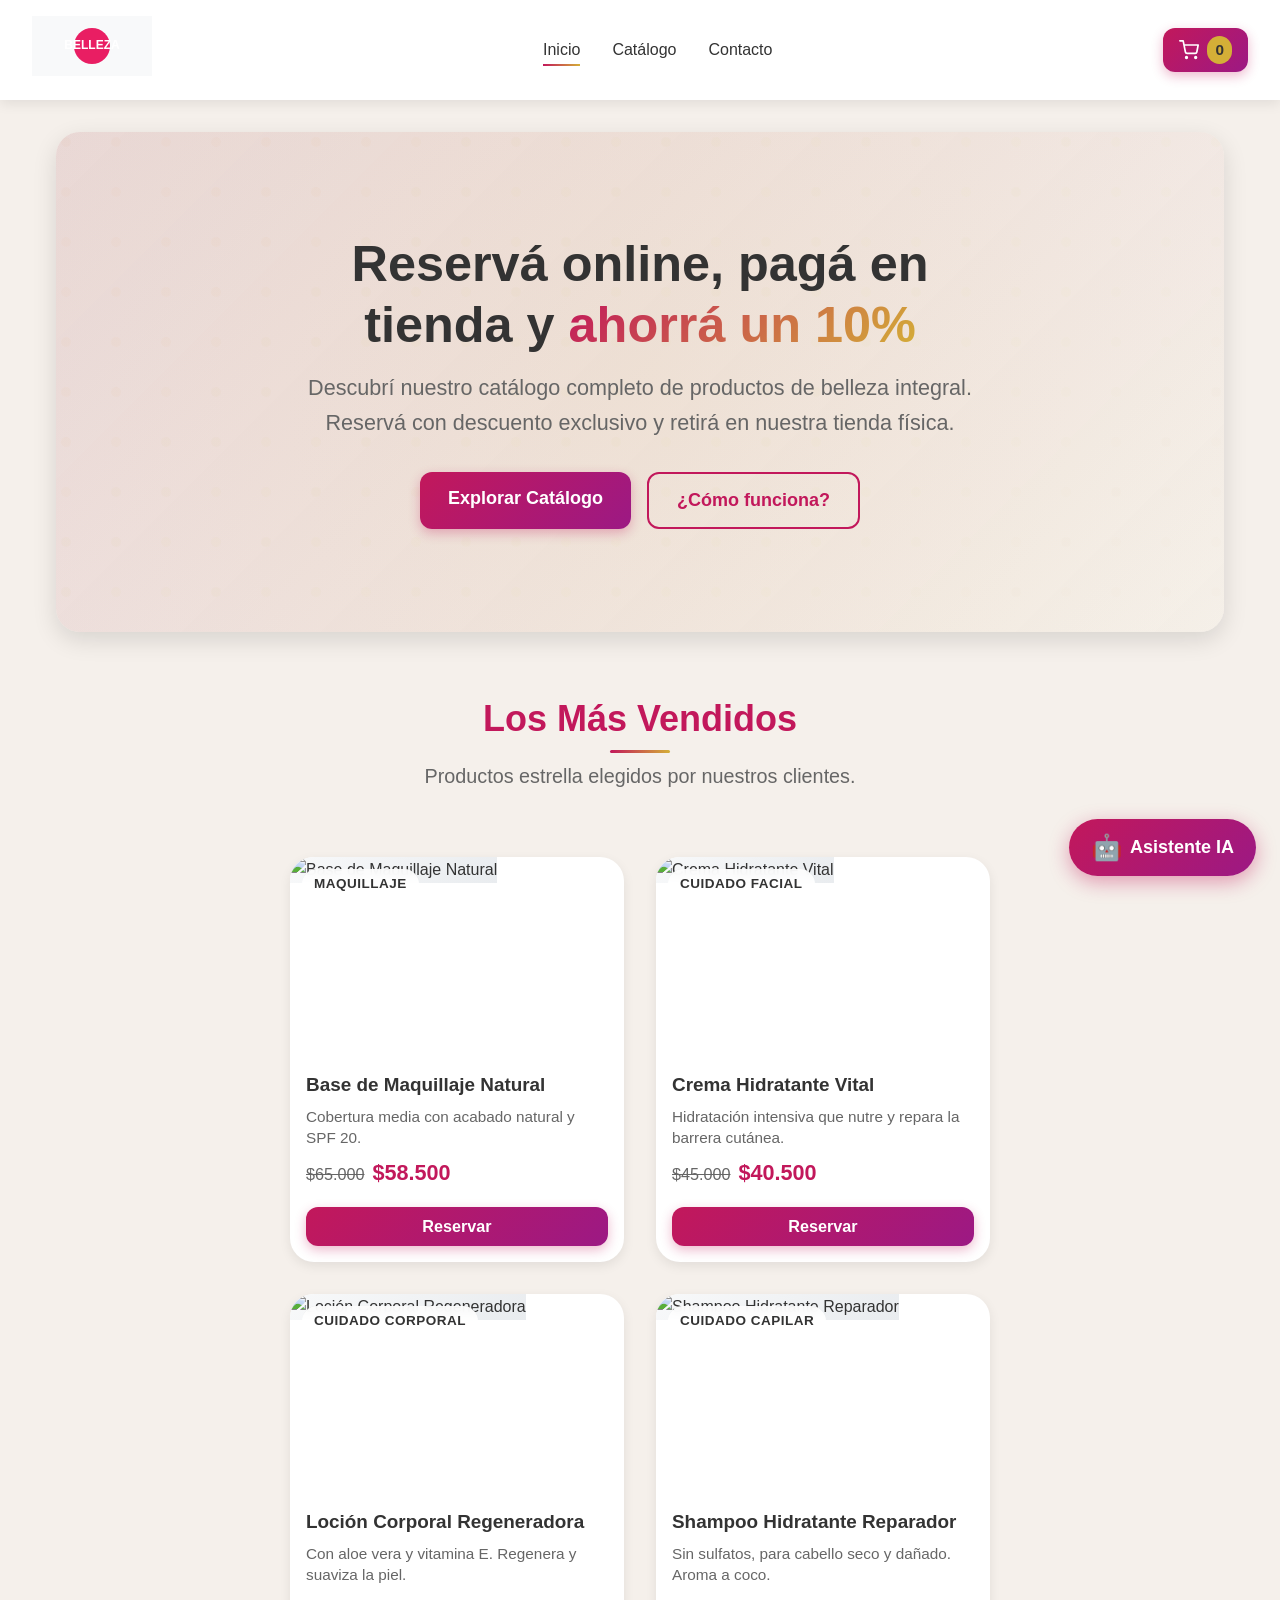
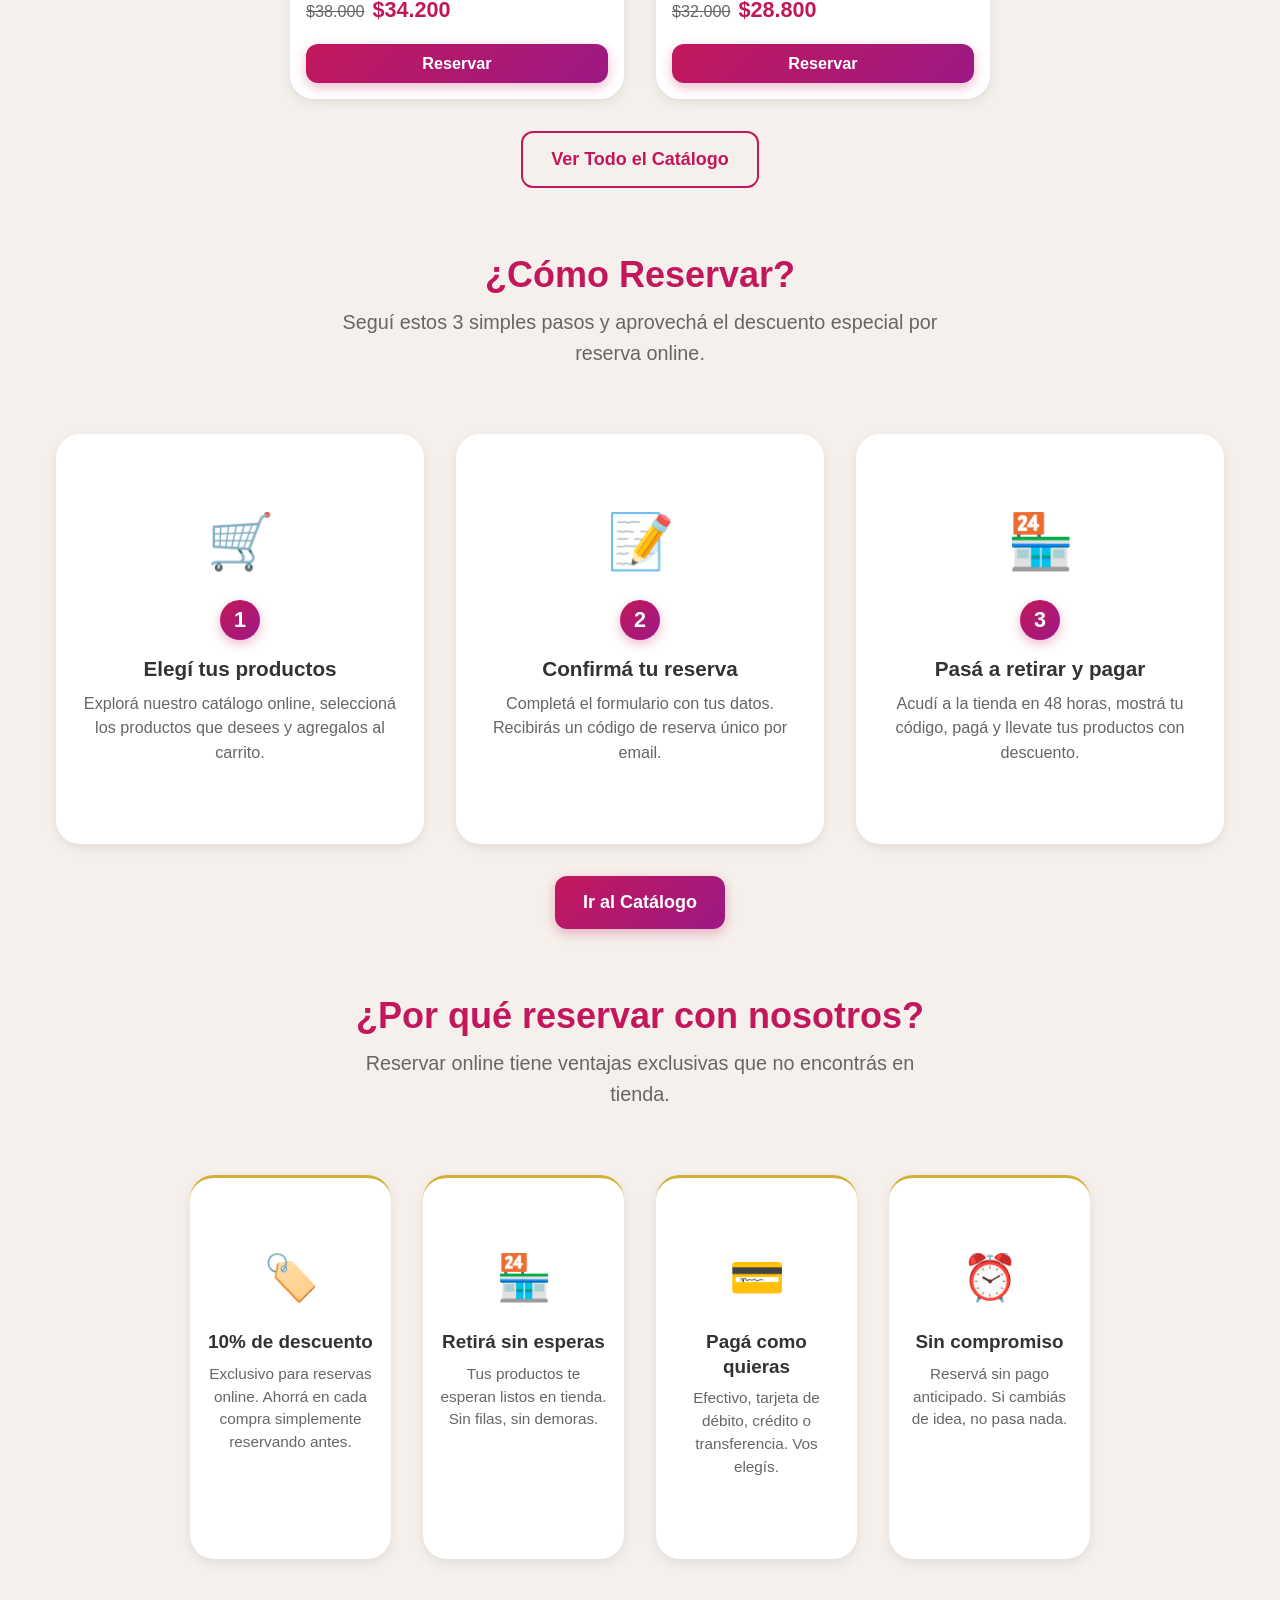
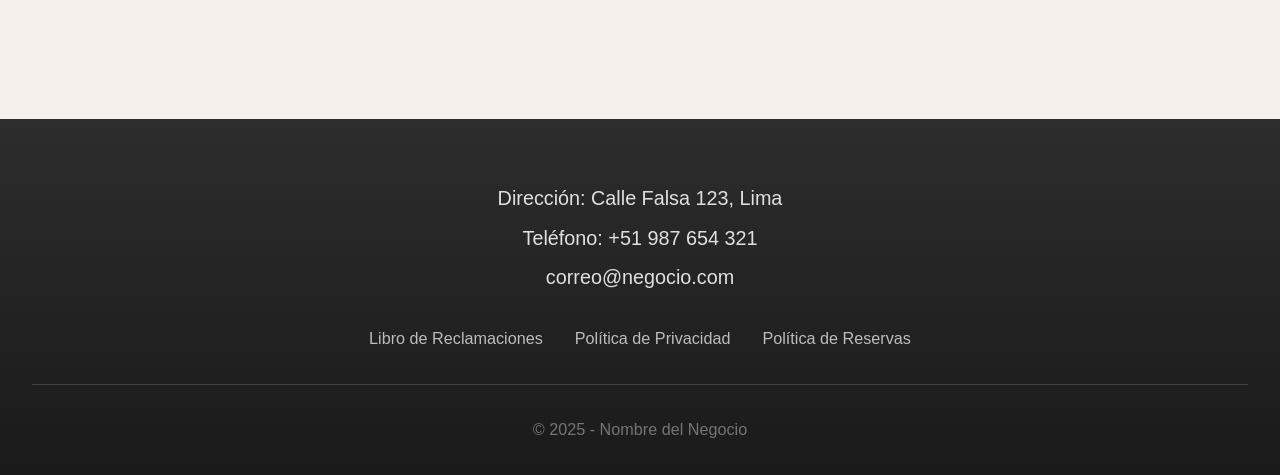
==== index.html @ 0c71d82c "feat: versión base inicial del frontend Estructura base del sitio web para tienda de belleza integra" ====
<!doctype html>
<html lang="es">
    <head>
        <meta charset="UTF-8" />
        <meta
            name="viewport"
            content="width=device-width, initial-scale=1.0, user-scalable=yes"
        />
        <title>Nombre del Negocio - Belleza Integral</title>
        <link rel="stylesheet" href="css/estilos-principales.css" />
        <link rel="stylesheet" href="css/estilos-index.css" />
        <link rel="stylesheet" href="css/estilos-responsive.css" />
    </head>
    <body>
        <!-- Cabecera común (Sticky) -->
        <header class="cabecera">
            <div class="logo">
                <img src="imagenes/iconos/logo.svg" alt="Logo del negocio" />
            </div>
            <nav class="menu-principal">
                <ul>
                    <li><a href="index.html" class="activo">Inicio</a></li>
                    <li><a href="catalogo.html">Catálogo</a></li>
                    <li><a href="contacto.html">Contacto</a></li>
                </ul>
            </nav>
            <div class="carrito-icono" id="carrito-icono">
                <a href="carrito.html">
                    <svg
                        xmlns="http://www.w3.org/2000/svg"
                        width="24"
                        height="24"
                        viewBox="0 0 24 24"
                        fill="none"
                        stroke="currentColor"
                        stroke-width="2"
                        stroke-linecap="round"
                        stroke-linejoin="round"
                    >
                        <circle cx="9" cy="21" r="1"></circle>
                        <circle cx="20" cy="21" r="1"></circle>
                        <path
                            d="M1 1h4l2.68 13.39a2 2 0 0 0 2 1.61h9.72a2 2 0 0 0 2-1.61L23 6H6"
                        ></path>
                    </svg>
                    <span class="contador-reservas">0</span>
                </a>
            </div>
        </header>

        <!-- Contenido principal -->
        <main class="contenedor-principal">
            <!-- 1. HERO SECTION (Bienvenida) -->
            <section class="hero-section" id="inicio">
                <div class="hero-contenido">
                    <h1>
                        Reservá online, pagá en tienda y
                        <span class="texto-destacado">ahorrá un 10%</span>
                    </h1>
                    <p>
                        Descubrí nuestro catálogo completo de productos de
                        belleza integral. Reservá con descuento exclusivo y
                        retirá en nuestra tienda física.
                    </p>
                    <div class="hero-botones">
                        <a href="catalogo.html" class="boton-reservar"
                            >Explorar Catálogo</a
                        >
                        <a href="#como-reservar" class="boton-secundario"
                            >¿Cómo funciona?</a
                        >
                    </div>
                </div>
            </section>

            <!-- 2. PRODUCTOS MÁS VENDIDOS (Grid 4 productos) -->
            <section class="productos-destacados" id="mas-vendidos">
                <h2>Los Más Vendidos</h2>
                <p class="intro-seccion">
                    Productos estrella elegidos por nuestros clientes.
                </p>

                <div class="grid-productos-destacados">
                    <!-- Producto 1: Maquillaje -->
                    <article class="tarjeta-producto-destacado">
                        <div class="imagen-contenedor">
                            <img
                                src="imagenes/productos/producto-ejemplo-2.jpg"
                                alt="Base de Maquillaje Natural"
                                loading="lazy"
                            />
                            <span class="badge-categoria">Maquillaje</span>
                        </div>
                        <div class="info-producto">
                            <h3>Base de Maquillaje Natural</h3>
                            <p class="descripcion">
                                Cobertura media con acabado natural y SPF 20.
                            </p>
                            <div class="precios">
                                <span class="precio-normal">$65.000</span>
                                <span class="precio-descuento">$58.500</span>
                            </div>
                            <button
                                class="boton-reservar"
                                data-id-producto="2"
                            >
                                Reservar
                            </button>
                        </div>
                    </article>

                    <!-- Producto 2: Cuidado Facial -->
                    <article class="tarjeta-producto-destacado">
                        <div class="imagen-contenedor">
                            <img
                                src="imagenes/productos/producto-ejemplo-1.jpg"
                                alt="Crema Hidratante Vital"
                                loading="lazy"
                            />
                            <span class="badge-categoria">Cuidado Facial</span>
                        </div>
                        <div class="info-producto">
                            <h3>Crema Hidratante Vital</h3>
                            <p class="descripcion">
                                Hidratación intensiva que nutre y repara la
                                barrera cutánea.
                            </p>
                            <div class="precios">
                                <span class="precio-normal">$45.000</span>
                                <span class="precio-descuento">$40.500</span>
                            </div>
                            <button
                                class="boton-reservar"
                                data-id-producto="1"
                            >
                                Reservar
                            </button>
                        </div>
                    </article>

                    <!-- Producto 3: Cuidado Corporal -->
                    <article class="tarjeta-producto-destacado">
                        <div class="imagen-contenedor">
                            <img
                                src="imagenes/productos/producto-ejemplo-3.jpg"
                                alt="Loción Corporal Regeneradora"
                                loading="lazy"
                            />
                            <span class="badge-categoria"
                                >Cuidado Corporal</span
                            >
                        </div>
                        <div class="info-producto">
                            <h3>Loción Corporal Regeneradora</h3>
                            <p class="descripcion">
                                Con aloe vera y vitamina E. Regenera y suaviza
                                la piel.
                            </p>
                            <div class="precios">
                                <span class="precio-normal">$38.000</span>
                                <span class="precio-descuento">$34.200</span>
                            </div>
                            <button
                                class="boton-reservar"
                                data-id-producto="3"
                            >
                                Reservar
                            </button>
                        </div>
                    </article>

                    <!-- Producto 4: Cuidado Capilar -->
                    <article class="tarjeta-producto-destacado">
                        <div class="imagen-contenedor">
                            <img
                                src="imagenes/productos/producto-ejemplo-4.jpg"
                                alt="Shampoo Hidratante Reparador"
                                loading="lazy"
                            />
                            <span class="badge-categoria">Cuidado Capilar</span>
                        </div>
                        <div class="info-producto">
                            <h3>Shampoo Hidratante Reparador</h3>
                            <p class="descripcion">
                                Sin sulfatos, para cabello seco y dañado. Aroma
                                a coco.
                            </p>
                            <div class="precios">
                                <span class="precio-normal">$32.000</span>
                                <span class="precio-descuento">$28.800</span>
                            </div>
                            <button
                                class="boton-reservar"
                                data-id-producto="4"
                            >
                                Reservar
                            </button>
                        </div>
                    </article>
                </div>

                <div class="ver-todo-catalogo">
                    <a href="catalogo.html" class="boton-ver-catalogo"
                        >Ver Todo el Catálogo</a
                    >
                </div>
            </section>

            <!-- 3. CÓMO RESERVAR (Pasos Visuales) -->
            <section class="como-reservar" id="como-reservar">
                <h2>¿Cómo Reservar?</h2>
                <p class="intro-seccion">
                    Seguí estos 3 simples pasos y aprovechá el descuento
                    especial por reserva online.
                </p>

                <div class="pasos-container">
                    <!-- Paso 1 -->
                    <div class="paso">
                        <div class="paso-icono">🛒</div>
                        <div class="paso-numero">1</div>
                        <h3>Elegí tus productos</h3>
                        <p>
                            Explorá nuestro catálogo online, seleccioná los
                            productos que desees y agregalos al carrito.
                        </p>
                    </div>

                    <!-- Paso 2 -->
                    <div class="paso">
                        <div class="paso-icono">📝</div>
                        <div class="paso-numero">2</div>
                        <h3>Confirmá tu reserva</h3>
                        <p>
                            Completá el formulario con tus datos. Recibirás un
                            código de reserva único por email.
                        </p>
                    </div>

                    <!-- Paso 3 -->
                    <div class="paso">
                        <div class="paso-icono">🏪</div>
                        <div class="paso-numero">3</div>
                        <h3>Pasá a retirar y pagar</h3>
                        <p>
                            Acudí a la tienda en 48 horas, mostrá tu código,
                            pagá y llevate tus productos con descuento.
                        </p>
                    </div>
                </div>

                <div class="cta-reserva">
                    <a href="catalogo.html" class="boton-reservar"
                        >Ir al Catálogo</a
                    >
                </div>
            </section>

            <!-- 4. ¿POR QUÉ RESERVAR? (Beneficios) -->
            <section class="por-que-reservar" id="beneficios">
                <h2>¿Por qué reservar con nosotros?</h2>
                <p class="intro-seccion">
                    Reservar online tiene ventajas exclusivas que no encontrás en
                    tienda.
                </p>

                <div class="grid-beneficios">
                    <!-- Beneficio 1 -->
                    <div class="beneficio">
                        <div class="beneficio-icono">🏷️</div>
                        <h3>10% de descuento</h3>
                        <p>
                            Exclusivo para reservas online. Ahorrá en cada
                            compra simplemente reservando antes.
                        </p>
                    </div>

                    <!-- Beneficio 2 -->
                    <div class="beneficio">
                        <div class="beneficio-icono">🏪</div>
                        <h3>Retirá sin esperas</h3>
                        <p>
                            Tus productos te esperan listos en tienda. Sin
                            filas, sin demoras.
                        </p>
                    </div>

                    <!-- Beneficio 3 -->
                    <div class="beneficio">
                        <div class="beneficio-icono">💳</div>
                        <h3>Pagá como quieras</h3>
                        <p>
                            Efectivo, tarjeta de débito, crédito o
                            transferencia. Vos elegís.
                        </p>
                    </div>

                    <!-- Beneficio 4 -->
                    <div class="beneficio">
                        <div class="beneficio-icono">⏰</div>
                        <h3>Sin compromiso</h3>
                        <p>
                            Reservá sin pago anticipado. Si cambiás de idea,
                            no pasa nada.
                        </p>
                    </div>
                </div>
            </section>
        </main>

        <!-- Pie de página -->
        <footer class="pie-pagina">
            <div class="info-contacto">
                <p>Dirección: Calle Falsa 123, Lima</p>
                <p>Teléfono: +51 987 654 321</p>
                <p>correo@negocio.com</p>
            </div>
            <div class="enlaces-legales">
                <a href="libro-reclamaciones.html">Libro de Reclamaciones</a>
                <a href="politica-privacidad.html">Política de Privacidad</a>
                <a href="politica-reservas.html">Política de Reservas</a>
            </div>
            <div class="copyright">&copy; 2025 - Nombre del Negocio</div>
        </footer>

        <!-- Botón Flotante Asistente IA -->
        <button
            class="boton-flotante-ia"
            id="abrir-chat"
            aria-label="Abrir Asistente Virtual"
        >
            <span class="icono-ia">🤖</span>
            <span class="texto-ia">Asistente IA</span>
        </button>

        <script src="js/scripts-globales.js" defer></script>
    </body>
</html>
---- css/estilos-principales.css ----
/* ============================================
   ESTILOS PRINCIPALES - Belleza Integral
   ============================================ */

/* --- Variables CSS para temas coherentes --- */
:root {
    /* Paleta de colores */
    --color-primario: #E8D5D5;      /* Rosa empolvado suave */
    --color-secundario: #C2185B;    /* Rosa berry oscuro */
    --color-acento: #D4AF37;        /* Dorado champagne */
    --color-fondo: #F5F0EB;         /* Crema nude */
    --color-texto: #333333;         /* Grafito oscuro */
    --color-texto-claro: #666666;  /* Gris medio */
    --color-blanco: #FFFFFF;
    --color-error: #D32F2F;
    --color-exito: #388E3C;
    
    /* Colores oscuros para footer */
    --color-oscuro: #2D2D2D;
    --color-oscuro-profundo: #1A1A1A;
    --color-texto-oscuro: #E0E0E0;
    --color-texto-apagado: #BDBDBD;
    --color-borde-oscuro: #424242;
    
    /* Espaciado */
    --espaciado-chico: 8px;
    --espaciado-medio: 16px;
    --espaciado-grande: 32px;
    --espaciado-xl: 64px;
    
    /* Bordes y sombras */
    --radio-borde: 12px;
    --radio-borde-lg: 24px;
    --sombra-suave: 0 4px 12px rgba(0, 0, 0, 0.08);
    --sombra-media: 0 8px 24px rgba(0, 0, 0, 0.12);
    --sombra-fuerte: 0 12px 40px rgba(0, 0, 0, 0.18);
    
    /* Transiciones */
    --transicion-rapida: 0.2s ease;
    --transicion-media: 0.3s ease;
    --transicion-lenta: 0.5s ease;
}

/* --- Reset y Base --- */
*, *::before, *::after {
    box-sizing: border-box;
    margin: 0;
    padding: 0;
}

html {
    scroll-behavior: smooth;
}

body {
    font-family: 'Segoe UI', Roboto, Helvetica, Arial, sans-serif;
    font-size: 16px;
    line-height: 1.6;
    color: var(--color-texto);
    background-color: var(--color-fondo);
    overflow-x: hidden;
}

/* --- Tipografía --- */
h1, h2, h3, h4, h5, h6 {
    font-weight: 600;
    line-height: 1.3;
    color: var(--color-texto);
}

h1 {
    font-size: 2.5rem;
    margin-bottom: var(--espaciado-grande);
    text-align: center;
}

h2 {
    font-size: 2rem;
    font-weight: 600;
    line-height: 1.3;
    color: var(--color-secundario);
    margin-bottom: var(--espaciado-chico);
    text-align: center;
}

h3 {
    font-size: 1.5rem;
    margin-bottom: var(--espaciado-chico);
}

p {
    margin-bottom: var(--espaciado-medio);
}

a {
    color: var(--color-secundario);
    text-decoration: none;
    transition: color var(--transicion-rapida);
}

a:hover {
    color: var(--color-acento);
}

/* --- Header / Cabecera --- */
.cabecera {
    background-color: var(--color-blanco);
    box-shadow: var(--sombra-suave);
    position: sticky;
    top: 0;
    z-index: 1000;
    padding: var(--espaciado-medio) var(--espaciado-grande);
    display: flex;
    justify-content: space-between;
    align-items: center;
    transition: all var(--transicion-media);
}

.logo img {
    height: 60px;
    width: auto;
    transition: transform var(--transicion-media);
}

.logo img:hover {
    transform: scale(1.05);
}

/* Menú de navegación */
.menu-principal ul {
    list-style: none;
    display: flex;
    gap: var(--espaciado-grande);
}

.menu-principal a {
    color: var(--color-texto);
    font-weight: 500;
    position: relative;
    padding: var(--espaciado-chico) 0;
}

.menu-principal a::after {
    content: '';
    position: absolute;
    bottom: 0;
    left: 0;
    width: 0;
    height: 2px;
    background: linear-gradient(90deg, var(--color-secundario), var(--color-acento));
    transition: width var(--transicion-media);
}

.menu-principal a:hover::after,
.menu-principal a.activo::after {
    width: 100%;
}

.menu-principal a:hover {
    color: var(--color-secundario);
}

/* Icono del carrito */
.carrito-icono {
    position: relative;
}

.carrito-icono a {
    display: flex;
    align-items: center;
    gap: var(--espaciado-chico);
    padding: var(--espaciado-chico) var(--espaciado-medio);
    background: linear-gradient(135deg, var(--color-secundario), #9C1984);
    color: var(--color-blanco);
    border-radius: var(--radio-borde);
    font-weight: 600;
    transition: all var(--transicion-media);
    box-shadow: 0 4px 12px rgba(194, 24, 91, 0.3);
}

.carrito-icono a svg {
    width: 20px;
    height: 20px;
}

.carrito-icono a:hover {
    transform: translateY(-2px);
    box-shadow: 0 8px 20px rgba(194, 24, 91, 0.4);
    color: var(--color-blanco);
}

.contador-reservas {
    background-color: var(--color-acento);
    color: var(--color-texto);
    font-size: 0.85rem;
    font-weight: 700;
    padding: 2px 8px;
    border-radius: 20px;
    min-width: 24px;
    text-align: center;
}

/* --- Main / Contenido Principal --- */
.contenedor-principal {
    max-width: 1200px;
    margin: 0 auto;
    padding: var(--espaciado-grande) var(--espaciado-medio);
    min-height: 60vh;
}

/* --- Footer / Pie de página --- */
.pie-pagina {
    background: linear-gradient(180deg, var(--color-oscuro) 0%, var(--color-oscuro-profundo) 100%);
    color: var(--color-texto-oscuro);
    padding: var(--espaciado-xl) var(--espaciado-grande) var(--espaciado-grande);
    margin-top: var(--espaciado-xl);
}

.pie-pagina .info-contacto {
    text-align: center;
    margin-bottom: var(--espaciado-grande);
}

.pie-pagina .info-contacto p {
    margin-bottom: var(--espaciado-chico);
    font-size: 1.1rem;
}

.pie-pagina .enlaces-legales {
    display: flex;
    justify-content: center;
    gap: var(--espaciado-grande);
    margin-bottom: var(--espaciado-grande);
    flex-wrap: wrap;
}

.pie-pagina .enlaces-legales a {
    color: var(--color-texto-apagado);
    font-size: 0.9rem;
    transition: color var(--transicion-rapida);
}

.pie-pagina .enlaces-legales a:hover {
    color: var(--color-acento);
}

.pie-pagina .copyright {
    text-align: center;
    font-size: 0.9rem;
    color: #757575;
    border-top: 1px solid var(--color-borde-oscuro);
    padding-top: var(--espaciado-grande);
}

/* --- Botones Generales --- */
.boton-reservar,
.boton-solicitar-cita,
.boton-enviar,
.boton-confirmar-reserva {
    display: inline-block;
    background: linear-gradient(135deg, var(--color-secundario), #9C1984);
    color: var(--color-blanco);
    padding: 12px 28px;
    border: none;
    border-radius: var(--radio-borde);
    font-size: 1rem;
    font-weight: 600;
    cursor: pointer;
    transition: all var(--transicion-media);
    box-shadow: 0 4px 12px rgba(194, 24, 91, 0.3);
    text-align: center;
    text-decoration: none;
}

.boton-reservar:hover,
.boton-solicitar-cita:hover,
.boton-enviar:hover,
.boton-confirmar-reserva:hover {
    transform: translateY(-3px);
    box-shadow: 0 8px 24px rgba(194, 24, 91, 0.5);
    color: var(--color-blanco);
}

.boton-reservar:active,
.boton-solicitar-cita:active,
.boton-enviar:active,
.boton-confirmar-reserva:active {
    transform: translateY(-1px);
    box-shadow: 0 4px 12px rgba(194, 24, 91, 0.4);
}

/* Botón secundario */
.boton-ver-catalogo,
.boton-contacto {
    display: inline-block;
    background-color: transparent;
    color: var(--color-secundario);
    padding: 12px 28px;
    border: 2px solid var(--color-secundario);
    border-radius: var(--radio-borde);
    font-size: 1rem;
    font-weight: 600;
    cursor: pointer;
    transition: all var(--transicion-media);
}

.boton-ver-catalogo:hover,
.boton-contacto:hover {
    background-color: var(--color-secundario);
    color: var(--color-blanco);
    transform: translateY(-3px);
    box-shadow: var(--sombra-media);
}

/* --- Intro texto general --- */
.intro-servicios,
.intro-reservar,
.intro-contacto {
    text-align: center;
    font-size: 1.2rem;
    color: var(--color-texto-claro);
    max-width: 700px;
    margin: 0 auto var(--espaciado-xl);
}

/* --- Hero Banner (Inicio) --- */
.hero-banner {
    background: linear-gradient(135deg, rgba(232, 213, 213, 0.9) 0%, rgba(245, 240, 235, 0.95) 100%),
                url('data:image/svg+xml,<svg xmlns="http://www.w3.org/2000/svg" viewBox="0 0 100 100"><defs><pattern id="dots" x="0" y="0" width="10" height="10" patternUnits="userSpaceOnUse"><circle cx="2" cy="2" r="1" fill="%23D4AF37" opacity="0.3"/></pattern></defs><rect width="100" height="100" fill="url(%23dots)"/></svg>');
    padding: var(--espaciado-xl) var(--espaciado-grande);
    border-radius: var(--radio-borde-lg);
    text-align: center;
    margin-bottom: var(--espaciado-xl);
    box-shadow: var(--sombra-media);
    position: relative;
    overflow: hidden;
    animation: fadeInUp 0.8s ease-out;
}

.hero-banner::before {
    content: '';
    position: absolute;
    top: -50%;
    left: -50%;
    width: 200%;
    height: 200%;
    background: radial-gradient(circle, rgba(212, 175, 55, 0.1) 0%, transparent 60%);
    animation: shimmer 3s infinite linear;
}

.hero-banner h1 {
    font-size: 3rem;
    background: linear-gradient(135deg, var(--color-secundario), var(--color-acento));
    -webkit-background-clip: text;
    -webkit-text-fill-color: transparent;
    background-clip: text;
    margin-bottom: var(--espaciado-medio);
}

.hero-banner p {
    font-size: 1.3rem;
    color: var(--color-texto-claro);
    margin-bottom: var(--espaciado-grande);
}

/* --- Secciones Generales --- */
.productos-destacados {
    margin-bottom: var(--espaciado-xl);
}

.productos-destacados h2::after {
    content: '';
    display: block;
    width: 60px;
    height: 3px;
    background: linear-gradient(90deg, var(--color-secundario), var(--color-acento));
    margin: var(--espaciado-chico) auto 0;
    border-radius: 2px;
}

/* --- Grid de productos (genérico) --- */
.grid-productos {
    display: grid;
    grid-template-columns: repeat(auto-fill, minmax(280px, 1fr));
    gap: var(--espaciado-grande);
}
@keyframes fadeInUp {
    from {
        opacity: 0;
        transform: translateY(30px);
    }
    to {
        opacity: 1;
        transform: translateY(0);
    }
}

@keyframes shimmer {
    from {
        transform: translate(-50%, -50%) rotate(0deg);
    }
    to {
        transform: translate(-50%, -50%) rotate(360deg);
    }
}

/* Efecto de aparición suave para elementos */
.fade-in {
    opacity: 0;
    transform: translateY(20px);
    animation: fadeInUp 0.6s ease-out forwards;
}

.delay-1 { animation-delay: 0.1s; }
.delay-2 { animation-delay: 0.2s; }
.delay-3 { animation-delay: 0.3s; }
.delay-4 { animation-delay: 0.4s; }

/* --- Responsive --- */
@media (max-width: 768px) {
    .cabecera {
        flex-direction: column;
        gap: var(--espaciado-medio);
        padding: var(--espaciado-medio);
    }

    .menu-principal ul {
        flex-wrap: wrap;
        justify-content: center;
        gap: var(--espaciado-medio);
    }

    h1 {
        font-size: 2rem;
    }

    h2 {
        font-size: 1.5rem;
    }

    .hero-banner h1 {
        font-size: 2rem;
    }
}
---- css/estilos-index.css ----
/* ============================================
   ESTILOS INDEX - Hero, Grid, Pasos, Beneficios
   ============================================ */

/* --- Hero Section --- */
.hero-section {
    position: relative;
    min-height: 500px;
    display: flex;
    align-items: center;
    justify-content: center;
    text-align: center;
    padding: var(--espaciado-xl) var(--espaciado-grande);
    margin-bottom: var(--espaciado-xl);
    border-radius: var(--radio-borde-lg);
    overflow: hidden;
    background: linear-gradient(
            135deg,
            rgba(232, 213, 213, 0.9) 0%,
            rgba(245, 240, 235, 0.95) 100%
        ),
        url('data:image/svg+xml,<svg xmlns="http://www.w3.org/2000/svg" viewBox="0 0 100 100"><defs><pattern id="dots" x="0" y="0" width="10" height="10" patternUnits="userSpaceOnUse"><circle cx="2" cy="2" r="1" fill="%23D4AF37" opacity="0.3"/></pattern></defs><rect width="100" height="100" fill="url(%23dots)"/></svg>');
    box-shadow: var(--sombra-media);
}

.hero-section::before {
    content: '';
    position: absolute;
    top: -50%;
    left: -50%;
    width: 200%;
    height: 200%;
    background: radial-gradient(
        circle,
        rgba(212, 175, 55, 0.08) 0%,
        transparent 60%
    );
    animation: shimmer 8s infinite linear;
    pointer-events: none;
}

.hero-contenido {
    position: relative;
    z-index: 2;
    max-width: 700px;
    animation: fadeInUp 0.8s ease-out;
}

.hero-contenido h1 {
    font-size: 2.8rem;
    line-height: 1.2;
    margin-bottom: var(--espaciado-medio);
    color: var(--color-texto);
}

.texto-destacado {
    background: linear-gradient(
        135deg,
        var(--color-secundario),
        var(--color-acento)
    );
    -webkit-background-clip: text;
    -webkit-text-fill-color: transparent;
    background-clip: text;
}

.hero-contenido p {
    font-size: 1.2rem;
    color: var(--color-texto-claro);
    margin-bottom: var(--espaciado-grande);
    line-height: 1.6;
}

.hero-botones {
    display: flex;
    gap: var(--espaciado-medio);
    justify-content: center;
    flex-wrap: wrap;
}

.boton-secundario {
    display: inline-block;
    background-color: transparent;
    color: var(--color-secundario);
    padding: 12px 28px;
    border: 2px solid var(--color-secundario);
    border-radius: var(--radio-borde);
    font-size: 1rem;
    font-weight: 600;
    cursor: pointer;
    transition: all var(--transicion-media);
    text-decoration: none;
}

.boton-secundario:hover {
    background-color: var(--color-secundario);
    color: var(--color-blanco);
    transform: translateY(-3px);
    box-shadow: var(--sombra-media);
}

/* --- Intro de secciones --- */
.intro-seccion {
    text-align: center;
    color: var(--color-texto-claro);
    max-width: 600px;
    margin: 0 auto var(--espaciado-xl);
    font-size: 1.1rem;
}

/* --- Productos Destacados (Grid 2x2) --- */
.productos-destacados {
    margin-bottom: var(--espaciado-xl);
    text-align: center;
}

.grid-productos-destacados {
    display: grid;
    grid-template-columns: repeat(2, 1fr);
    gap: var(--espaciado-grande);
    margin-bottom: var(--espaciado-grande);
    max-width: 700px;
    margin-left: auto;
    margin-right: auto;
}

/* Tarjeta de producto destacado */
.tarjeta-producto-destacado {
    background-color: var(--color-blanco);
    border-radius: var(--radio-borde-lg);
    overflow: hidden;
    box-shadow: var(--sombra-suave);
    transition: all var(--transicion-media);
    text-align: left;
}

.tarjeta-producto-destacado:hover {
    transform: translateY(-8px);
    box-shadow: var(--sombra-fuerte);
}

.imagen-contenedor {
    position: relative;
    height: 200px;
    overflow: hidden;
}

.imagen-contenedor img {
    width: 100%;
    height: 100%;
    object-fit: cover;
    transition: transform var(--transicion-lenta);
    background: linear-gradient(135deg, #f8f9fa 0%, #e9ecef 100%);
}

.tarjeta-producto-destacado:hover .imagen-contenedor img {
    transform: scale(1.08);
}

.badge-categoria {
    position: absolute;
    top: 12px;
    left: 12px;
    background: rgba(255, 255, 255, 0.9);
    backdrop-filter: blur(4px);
    padding: 4px 12px;
    border-radius: 20px;
    font-size: 0.75rem;
    font-weight: 600;
    text-transform: uppercase;
    letter-spacing: 0.5px;
    color: var(--color-texto);
}

.info-producto {
    padding: var(--espaciado-medio);
}

.info-producto h3 {
    font-size: 1.05rem;
    margin-bottom: var(--espaciado-chico);
    color: var(--color-texto);
    line-height: 1.3;
}

.info-producto .descripcion {
    font-size: 0.85rem;
    color: var(--color-texto-claro);
    margin-bottom: var(--espaciado-chico);
    line-height: 1.4;
}

.precios {
    display: flex;
    align-items: baseline;
    gap: var(--espaciado-chico);
    margin-bottom: var(--espaciado-medio);
}

.precios .precio-normal {
    font-size: 0.9rem;
    color: var(--color-texto-claro);
    text-decoration: line-through;
}

.precios .precio-descuento {
    font-size: 1.2rem;
    font-weight: 700;
    color: var(--color-secundario);
}

.info-producto .boton-reservar {
    width: 100%;
    padding: 10px;
    font-size: 0.9rem;
}

/* Ver todo el catálogo */
.ver-todo-catalogo {
    text-align: center;
}

/* --- Cómo Reservar (Pasos Visuales) --- */
.como-reservar {
    margin: var(--espaciado-xl) 0;
    text-align: center;
}

.pasos-container {
    display: grid;
    grid-template-columns: repeat(3, 1fr);
    gap: var(--espaciado-grande);
    margin-bottom: var(--espaciado-grande);
}

.paso {
    background-color: var(--color-blanco);
    padding: var(--espaciado-xl) var(--espaciado-medio);
    border-radius: var(--radio-borde-lg);
    box-shadow: var(--sombra-suave);
    transition: all var(--transicion-media);
    position: relative;
}

.paso:hover {
    transform: translateY(-8px);
    box-shadow: var(--sombra-fuerte);
}

.paso-icono {
    font-size: 3rem;
    margin-bottom: var(--espaciado-medio);
    animation: float 3s ease-in-out infinite;
}

@keyframes float {
    0%, 100% { transform: translateY(0); }
    50% { transform: translateY(-10px); }
}

.paso-numero {
    width: 40px;
    height: 40px;
    background: linear-gradient(135deg, var(--color-secundario), #9c1984);
    color: white;
    font-size: 1.2rem;
    font-weight: 700;
    border-radius: 50%;
    display: flex;
    align-items: center;
    justify-content: center;
    margin: 0 auto var(--espaciado-medio);
    box-shadow: 0 4px 12px rgba(194, 24, 91, 0.3);
}

.paso h3 {
    font-size: 1.15rem;
    color: var(--color-texto);
    margin-bottom: var(--espaciado-chico);
}

.paso p {
    font-size: 0.9rem;
    color: var(--color-texto-claro);
    line-height: 1.5;
}

/* CTA de reserva */
.cta-reserva {
    text-align: center;
}

/* --- ¿Por qué reservar? (Beneficios) --- */
.por-que-reservar {
    margin: var(--espaciado-xl) 0;
    text-align: center;
}

.grid-beneficios {
    display: grid;
    grid-template-columns: repeat(4, 1fr);
    gap: var(--espaciado-grande);
    max-width: 900px;
    margin: 0 auto;
}

.beneficio {
    background-color: var(--color-blanco);
    padding: var(--espaciado-xl) var(--espaciado-medio);
    border-radius: var(--radio-borde-lg);
    box-shadow: var(--sombra-suave);
    transition: all var(--transicion-media);
    border-top: 3px solid var(--color-acento);
}

.beneficio:hover {
    transform: translateY(-6px);
    box-shadow: var(--sombra-media);
}

.beneficio-icono {
    font-size: 2.5rem;
    margin-bottom: var(--espaciado-medio);
}

.beneficio h3 {
    font-size: 1.05rem;
    color: var(--color-texto);
    margin-bottom: var(--espaciado-chico);
}

.beneficio p {
    font-size: 0.85rem;
    color: var(--color-texto-claro);
    line-height: 1.5;
}

/* --- Botón Flotante Asistente IA --- */
.boton-flotante-ia {
    position: fixed;
    bottom: 24px;
    right: 24px;
    display: flex;
    align-items: center;
    gap: var(--espaciado-chico);
    background: linear-gradient(135deg, var(--color-secundario), #9c1984);
    color: white;
    padding: 14px 22px;
    border: none;
    border-radius: 50px;
    font-size: 1rem;
    font-weight: 600;
    cursor: pointer;
    box-shadow: 0 6px 20px rgba(194, 24, 91, 0.4);
    transition: all var(--transicion-media);
    z-index: 1000;
    animation: pulseFlotante 2s ease-in-out infinite;
}

@keyframes pulseFlotante {
    0%, 100% {
        transform: scale(1);
        box-shadow: 0 6px 20px rgba(194, 24, 91, 0.4);
    }
    50% {
        transform: scale(1.05);
        box-shadow: 0 8px 28px rgba(194, 24, 91, 0.6);
    }
}

.boton-flotante-ia:hover {
    transform: scale(1.1);
    box-shadow: 0 8px 30px rgba(194, 24, 91, 0.6);
    animation: none;
}

.boton-flotante-ia .icono-ia {
    font-size: 1.4rem;
}

/* --- Responsive para Index --- */
@media (max-width: 768px) {
    .hero-section {
        min-height: 400px;
        padding: var(--espaciado-grande) var(--espaciado-medio);
    }

    .hero-contenido h1 {
        font-size: 2rem;
    }

    .hero-contenido p {
        font-size: 1rem;
    }

    .hero-botones {
        flex-direction: column;
        align-items: center;
    }

    .hero-botones .boton-reservar,
    .hero-botones .boton-secundario {
        width: 100%;
        max-width: 280px;
        text-align: center;
    }

    .grid-productos-destacados {
        grid-template-columns: repeat(2, 1fr);
        gap: var(--espaciado-medio);
    }

    .pasos-container {
        grid-template-columns: 1fr;
        gap: var(--espaciado-medio);
    }

    .paso {
        padding: var(--espaciado-grande) var(--espaciado-medio);
    }

    .grid-beneficios {
        grid-template-columns: repeat(2, 1fr);
        gap: var(--espaciado-medio);
    }

    .boton-flotante-ia .texto-ia {
        display: none;
    }

    .boton-flotante-ia {
        padding: 14px;
        border-radius: 50%;
    }
}

@media (max-width: 480px) {
    .hero-section {
        min-height: 350px;
    }

    .hero-contenido h1 {
        font-size: 1.7rem;
    }

    .grid-productos-destacados {
        grid-template-columns: 1fr;
    }

    .grid-beneficios {
        grid-template-columns: 1fr;
    }
}
---- css/estilos-responsive.css ----
/* ============================================
   ESTILOS RESPONSIVE - Belleza Integral
   Mobile First & Media Queries
   ============================================ */

/* --- Mobile First (Base styles already in principal) --- */

/* --- Animations & Transitions --- */

/* Efecto de flotación suave para elementos interactivos */
.hover-float {
    transition: transform var(--transicion-media), box-shadow var(--transicion-media);
}

.hover-float:hover {
    transform: translateY(-4px);
    box-shadow: var(--sombra-media);
}

/* Skeleton loading para imágenes */
@keyframes skeleton-loading {
    0% {
        background-position: -200px 0;
    }
    100% {
        background-position: calc(200px + 100%) 0;
    }
}

.skeleton {
    background: linear-gradient(90deg, #f0f0f0 25%, #e0e0e0 50%, #f0f0f0 75%);
    background-size: 200px 100%;
    animation: skeleton-loading 1.5s infinite;
    border-radius: var(--radio-borde);
}

/* Efecto parallax suave en backgrounds */
.parallax-bg {
    background-attachment: fixed;
    background-position: center;
    background-repeat: no-repeat;
    background-size: cover;
}

/* --- Media Queries --- */

/* Tablets grandes y laptops pequeñas */
@media (max-width: 1024px) {
    .contenedor-principal {
        padding: var(--espaciado-grande) var(--espaciado-medio);
    }
    
    .grid-productos,
    .grid-servicios {
        grid-template-columns: repeat(auto-fill, minmax(260px, 1fr));
    }
}

/* Tablets */
@media (max-width: 768px) {
    :root {
        --espaciado-grande: 24px;
        --espaciado-xl: 48px;
    }
    
    body {
        font-size: 15px;
    }
    
    h1 {
        font-size: 2rem;
    }
    
    h2 {
        font-size: 1.5rem;
    }
    
    /* Header responsive */
    .cabecera {
        padding: var(--espaciado-medio);
    }
    
    .menu-principal ul {
        gap: var(--espaciado-medio);
    }
    
    .menu-principal a {
        font-size: 0.95rem;
        padding: var(--espaciado-chico);
    }
    
    .logo img {
        height: 50px;
    }
    
    /* Footer responsive */
    .pie-pagina {
        padding: var(--espaciado-grande) var(--espaciado-medio);
    }
    
    .pie-pagina .enlaces-legales {
        flex-direction: column;
        align-items: center;
        gap: var(--espaciado-medio);
    }
    
    /* Grid flexible */
    .grid-productos,
    .grid-servicios {
        grid-template-columns: repeat(auto-fill, minmax(240px, 1fr));
        gap: var(--espaciado-medio);
    }
    
    /* Tarjetas */
    .tarjeta-producto img,
    .tarjeta-servicio .imagen-servicio {
        height: 180px;
    }
}

/* Móviles grandes */
@media (max-width: 480px) {
    :root {
        --espaciado-medio: 12px;
        --espaciado-grande: 20px;
    }
    
    h1 {
        font-size: 1.75rem;
    }
    
    h2 {
        font-size: 1.35rem;
    }
    
    /* Header apilado */
    .cabecera {
        flex-direction: column;
        gap: var(--espaciado-medio);
    }
    
    .menu-principal ul {
        gap: var(--espaciado-chico);
        justify-content: center;
    }
    
    .menu-principal a {
        font-size: 0.85rem;
    }
    
    .carrito-icono a {
        padding: 8px 12px;
        font-size: 0.9rem;
    }
    
    /* Hero */
    .hero-banner {
        padding: var(--espaciado-grande) var(--espaciado-medio);
    }
    
    .hero-banner h1 {
        font-size: 1.5rem;
    }
    
    .hero-banner p {
        font-size: 1rem;
    }
    
    /* Grids a 1 columna */
    .grid-productos,
    .grid-servicios,
    .grid-productos-catalogo {
        grid-template-columns: 1fr;
    }
    
    /* Botones a ancho completo */
    .boton-reservar,
    .boton-ver-catalogo,
    .boton-contacto,
    .boton-enviar {
        width: 100%;
        text-align: center;
    }
    
    /* Formularios */
    .formulario-contacto-seccion,
    .formulario-confirmacion {
        padding: var(--espaciado-medio);
    }
    
    .grupo-formulario input,
    .grupo-formulario select,
    .grupo-formulario textarea {
        padding: 12px 14px;
    }
    
    /* Info contacto */
    .detalle-contacto {
        text-align: center;
    }
    
    .detalle-contacto ul li::before {
        display: none;
    }
    
    .detalle-contacto ul li {
        padding-left: 0;
    }
    
    .redes-sociales {
        justify-content: center;
    }
}

/* Móviles pequeños */
@media (max-width: 360px) {
    body {
        font-size: 14px;
    }
    
    .menu-principal ul {
        gap: 6px;
    }
    
    .menu-principal a {
        font-size: 0.8rem;
    }
    
    .cabecera {
        padding: 10px;
    }
    
    .logo img {
        height: 45px;
    }
    
    h1 {
        font-size: 1.5rem;
    }
}

/* --- Utilities para responsive --- */

/* Ocultar en móviles */
@media (max-width: 480px) {
    .ocultar-movil {
        display: none !important;
    }
}

/* Ocultar en desktop */
@media (min-width: 481px) {
    .ocultar-desktop {
        display: none !important;
    }
}

/* Mostrar solo en desktop */
@media (min-width: 769px) {
    .solo-desktop {
        display: block;
    }
}

/* Ajustes de tipografía fluid */
html {
    font-size: clamp(14px, 2vw, 18px);
}

/* --- Mejoras de accesibilidad touch --- */
@media (hover: none) and (pointer: coarse) {
    /* Botones más grandes para touch */
    .boton-reservar,
    .boton-ver-catalogo,
    .boton-contacto,
    button,
    .tarjeta-producto,
    .tarjeta-servicio {
        min-height: 44px;
    }
    
    /* Reducir efectos de hover que pueden ser molestos en touch */
    .tarjeta-producto:hover,
    .tarjeta-servicio:hover {
        transform: none;
    }
    
    /* Efectos de activo en touch */
    .boton-reservar:active,
    .boton-ver-catalogo:active {
        transform: scale(0.98);
    }
}

/* --- Soporte para modo oscuro (prefiere el sistema) --- */
@media (prefers-color-scheme: dark) {
    :root {
        --color-fondo: #1A1A1A;
        --color-blanco: #2D2D2D;
        --color-texto: #E0E0E0;
        --color-texto-claro: #BDBDBD;
    }
    
    /* Ajustes adicionales para modo oscuro */
    .cabecera {
        background-color: #242424;
    }
    
    .pie-pagina {
        background: #0D0D0D;
    }
    
    .tarjeta-producto,
    .tarjeta-servicio,
    .formulario-contacto-seccion,
    .lista-productos-carrito,
    .resumen-reserva {
        background-color: #2D2D2D;
    }
    
    .filtros-catalogo {
        background-color: #2D2D2D;
    }
}

/* --- Animaciones de entrada --- */
@keyframes slideInLeft {
    from {
        opacity: 0;
        transform: translateX(-30px);
    }
    to {
        opacity: 1;
        transform: translateX(0);
    }
}

@keyframes slideInRight {
    from {
        opacity: 0;
        transform: translateX(30px);
    }
    to {
        opacity: 1;
        transform: translateX(0);
    }
}

@keyframes fadeIn {
    from {
        opacity: 0;
    }
    to {
        opacity: 1;
    }
}

/* Clases de animación */
.anim-slide-left {
    animation: slideInLeft 0.5s ease-out forwards;
}

.anim-slide-right {
    animation: slideInRight 0.5s ease-out forwards;
}

.anim-fade-in {
    animation: fadeIn 0.5s ease-out forwards;
}

/* Delay utilities */
.delay-100 { animation-delay: 100ms; }
.delay-200 { animation-delay: 200ms; }
.delay-300 { animation-delay: 300ms; }
.delay-400 { animation-delay: 400ms; }
.delay-500 { animation-delay: 500ms; }

/* --- Print styles --- */
@media print {
    .cabecera,
    .pie-pagina,
    .carrito-icono,
    .boton-reservar,
    .boton-favorito,
    .filtros-catalogo {
        display: none;
    }
    
    body {
        background: white;
        color: black;
    }
    
    .contenedor-principal {
        width: 100%;
        max-width: none;
        padding: 0;
    }
    
    .tarjeta-producto {
        box-shadow: none;
        border: 1px solid #ccc;
        page-break-inside: avoid;
    }
}
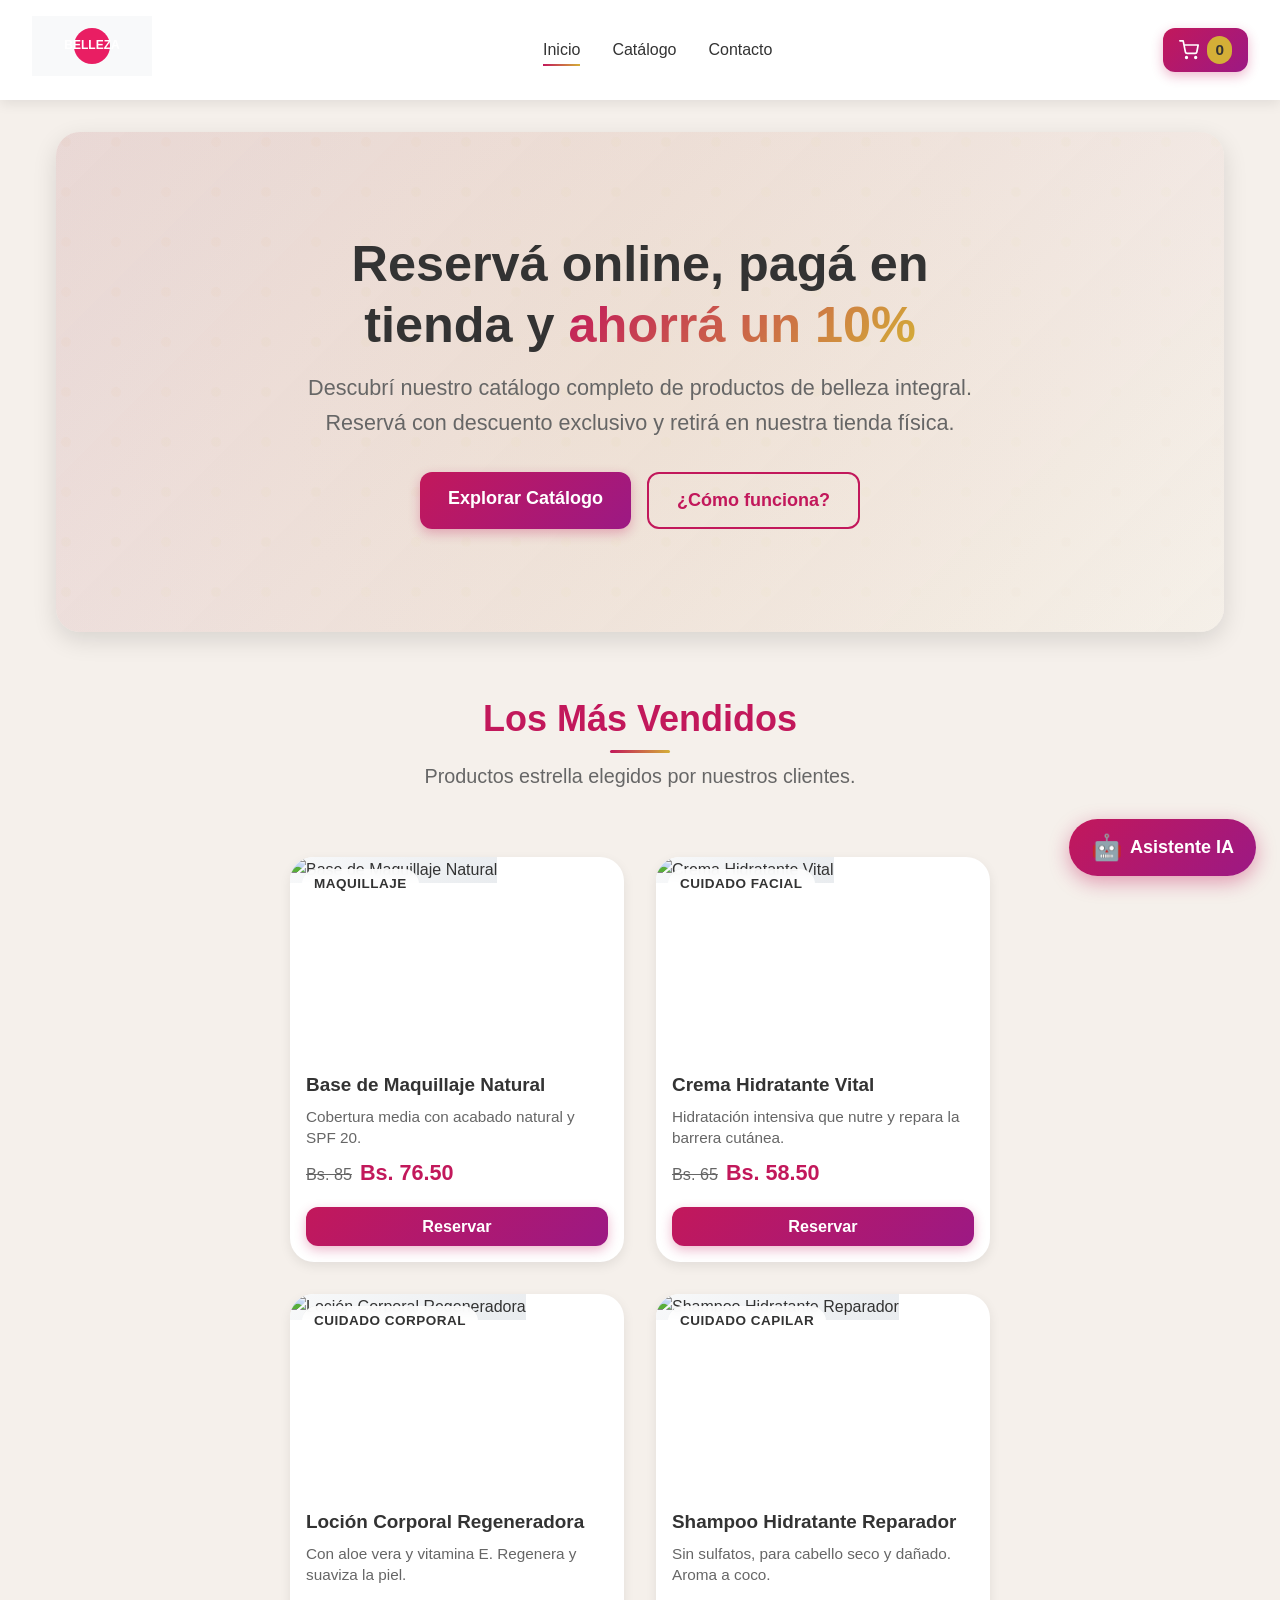
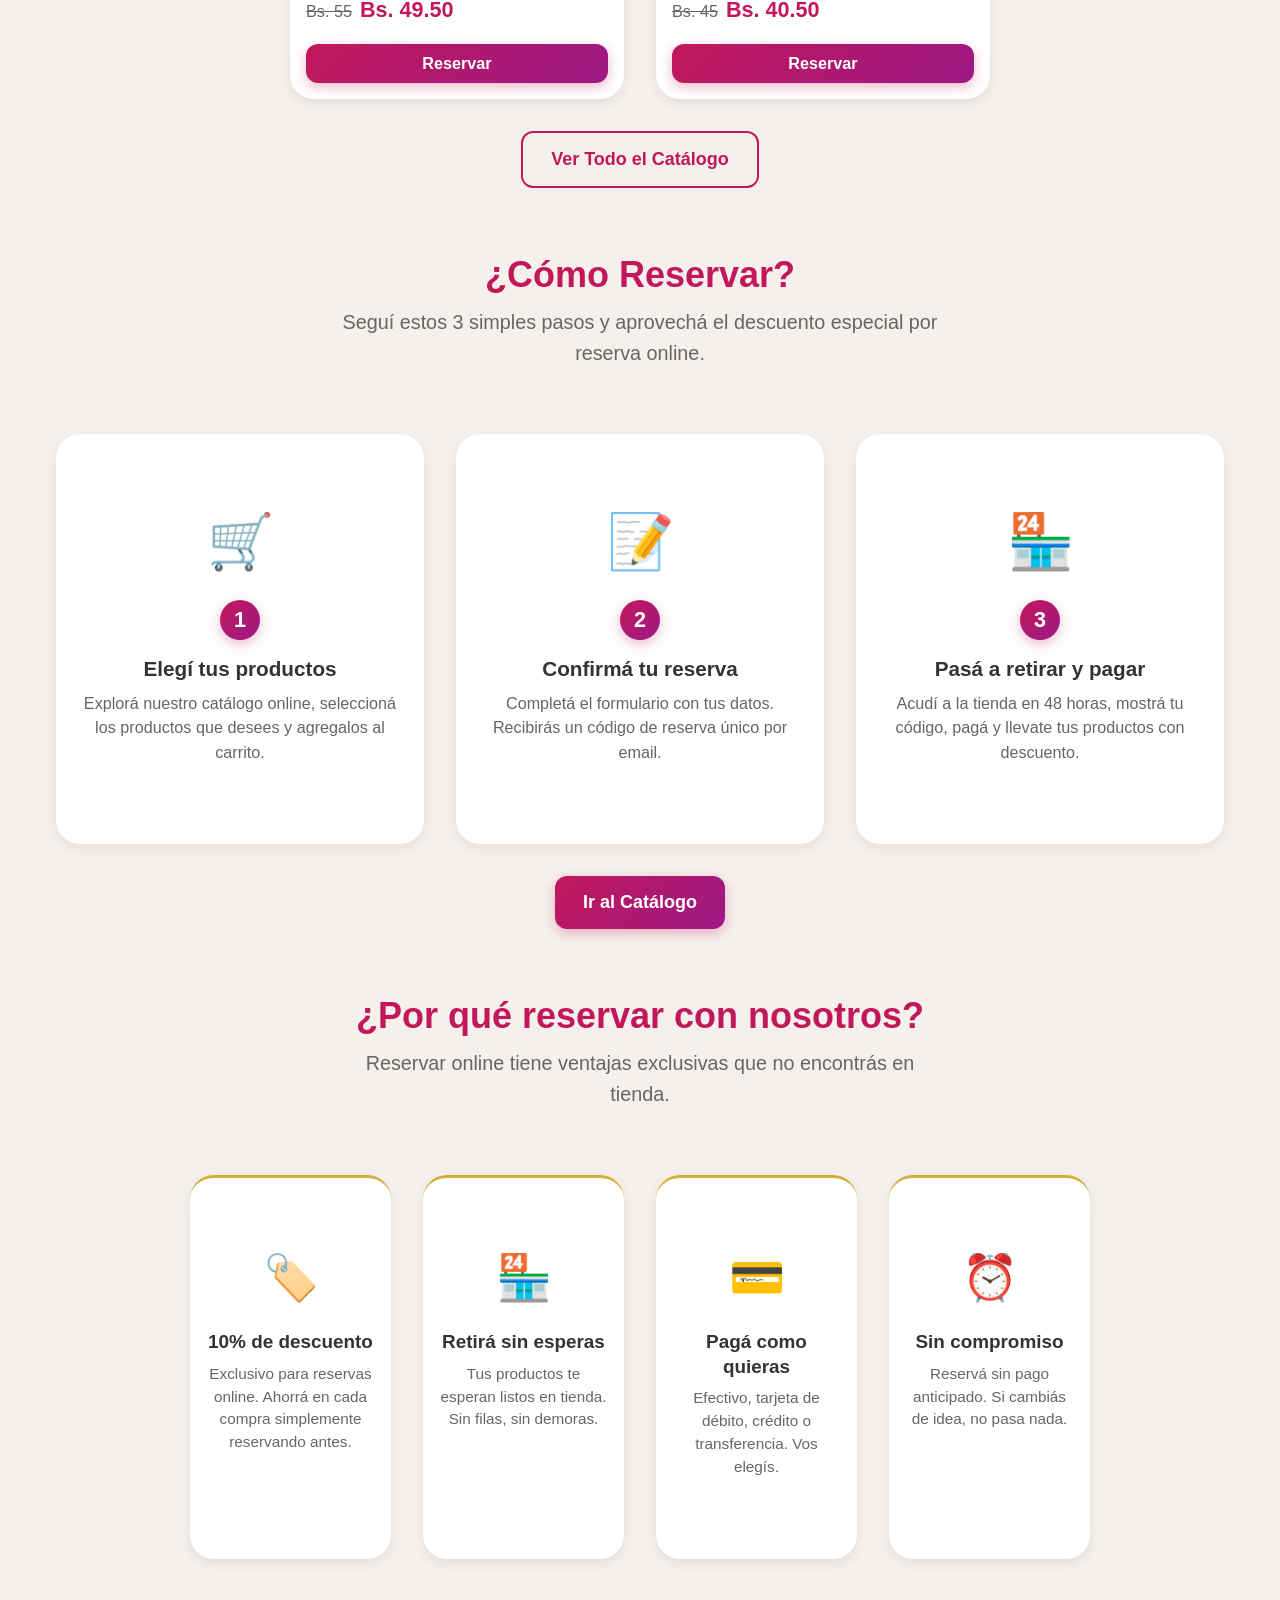
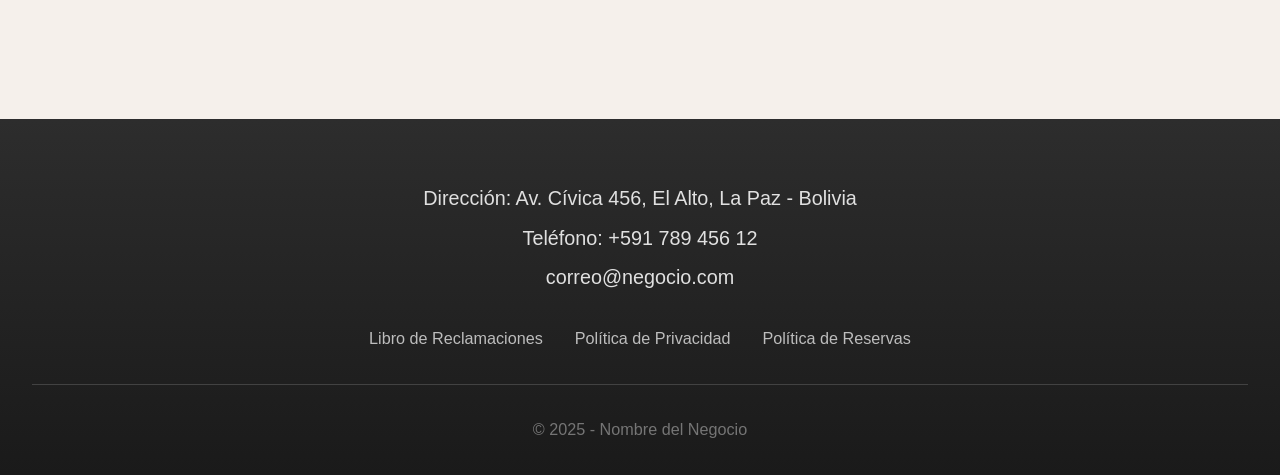
==== commit a9088a68: "chore: actualizar contenido a Bolivia - moneda Bs., precios, ubicación El Alto - Moneda: $ → Bs. (pr" ====
--- a/index.html
+++ b/index.html
@@ -97,8 +97,8 @@
                                 Cobertura media con acabado natural y SPF 20.
                             </p>
                             <div class="precios">
-                                <span class="precio-normal">$65.000</span>
-                                <span class="precio-descuento">$58.500</span>
+                                <span class="precio-normal">Bs. 85</span>
+                                <span class="precio-descuento">Bs. 76.50</span>
                             </div>
                             <button
                                 class="boton-reservar"
@@ -126,8 +126,8 @@
                                 barrera cutánea.
                             </p>
                             <div class="precios">
-                                <span class="precio-normal">$45.000</span>
-                                <span class="precio-descuento">$40.500</span>
+                                <span class="precio-normal">Bs. 65</span>
+                                <span class="precio-descuento">Bs. 58.50</span>
                             </div>
                             <button
                                 class="boton-reservar"
@@ -157,8 +157,8 @@
                                 la piel.
                             </p>
                             <div class="precios">
-                                <span class="precio-normal">$38.000</span>
-                                <span class="precio-descuento">$34.200</span>
+                                <span class="precio-normal">Bs. 55</span>
+                                <span class="precio-descuento">Bs. 49.50</span>
                             </div>
                             <button
                                 class="boton-reservar"
@@ -186,8 +186,8 @@
                                 a coco.
                             </p>
                             <div class="precios">
-                                <span class="precio-normal">$32.000</span>
-                                <span class="precio-descuento">$28.800</span>
+                                <span class="precio-normal">Bs. 45</span>
+                                <span class="precio-descuento">Bs. 40.50</span>
                             </div>
                             <button
                                 class="boton-reservar"
@@ -311,8 +311,8 @@
         <!-- Pie de página -->
         <footer class="pie-pagina">
             <div class="info-contacto">
-                <p>Dirección: Calle Falsa 123, Lima</p>
-                <p>Teléfono: +51 987 654 321</p>
+                <p>Dirección: Av. Cívica 456, El Alto, La Paz - Bolivia</p>
+                <p>Teléfono: +591 789 456 12</p>
                 <p>correo@negocio.com</p>
             </div>
             <div class="enlaces-legales">
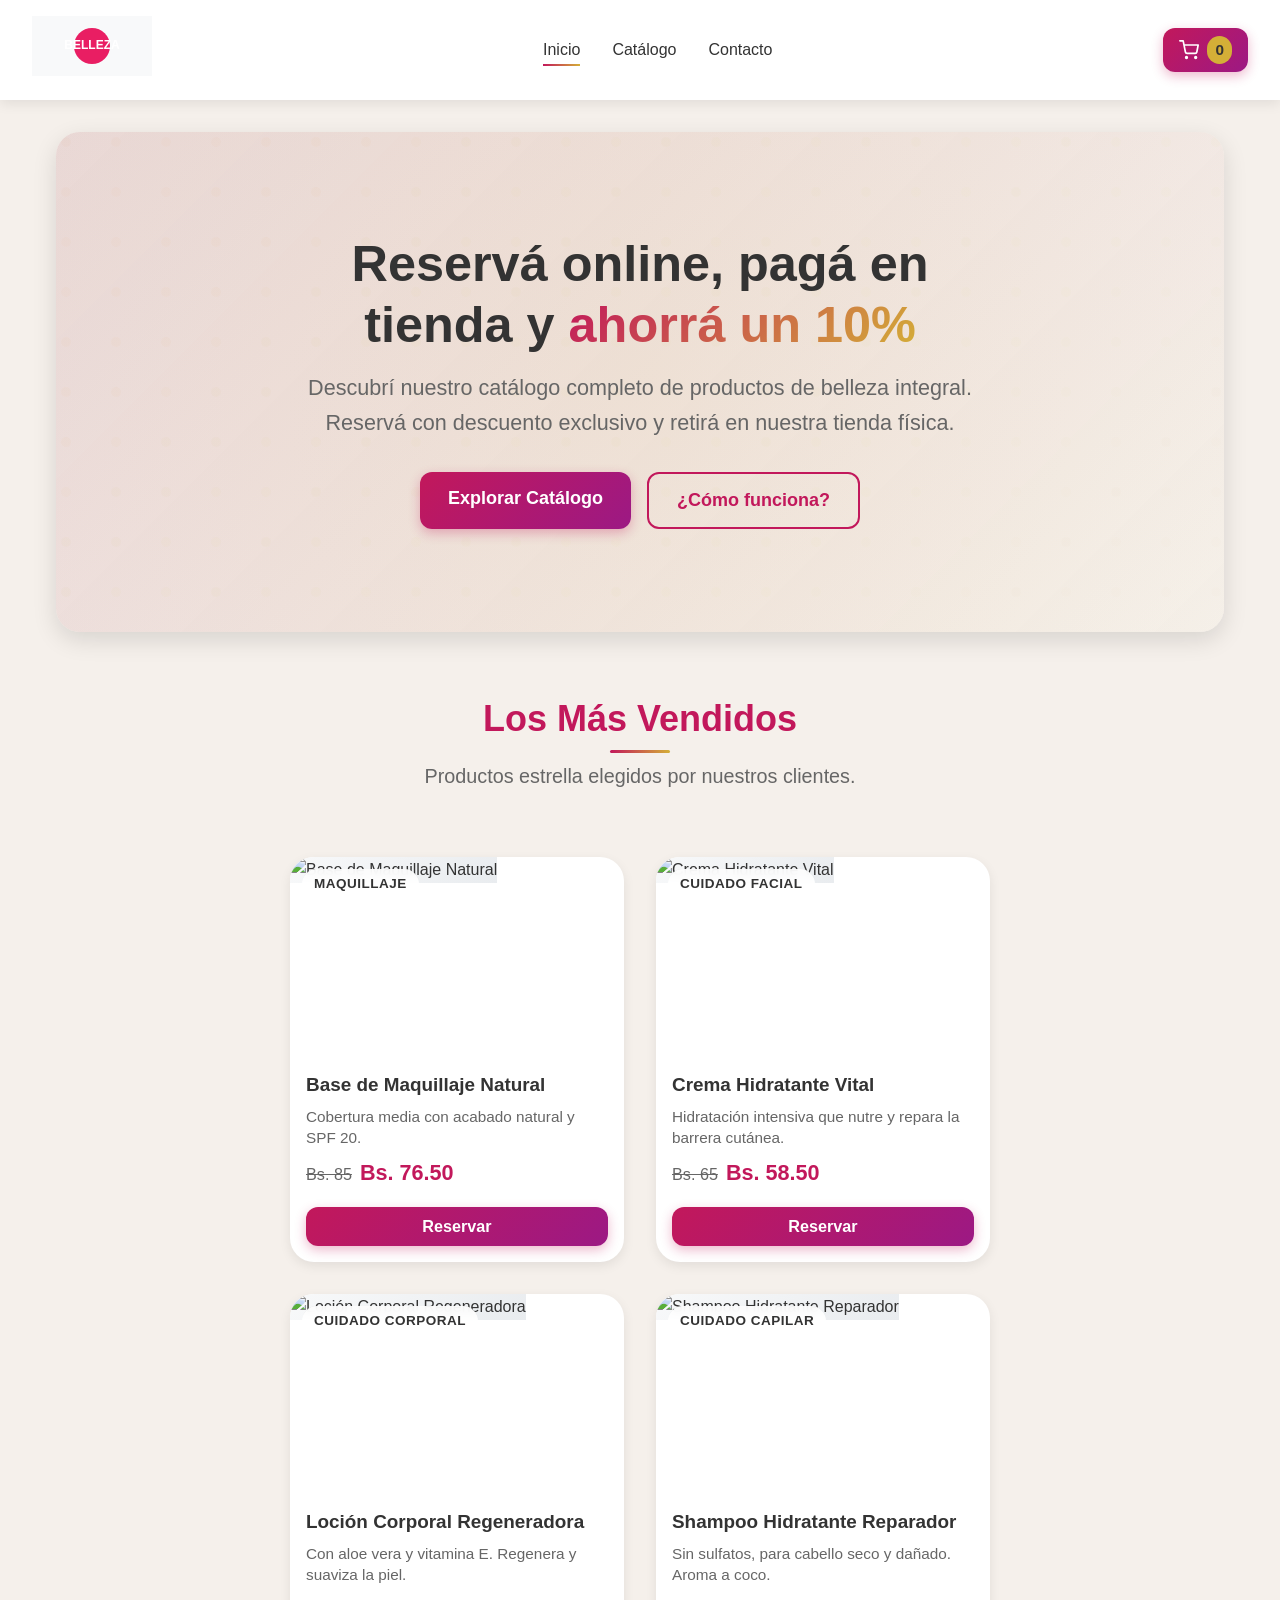
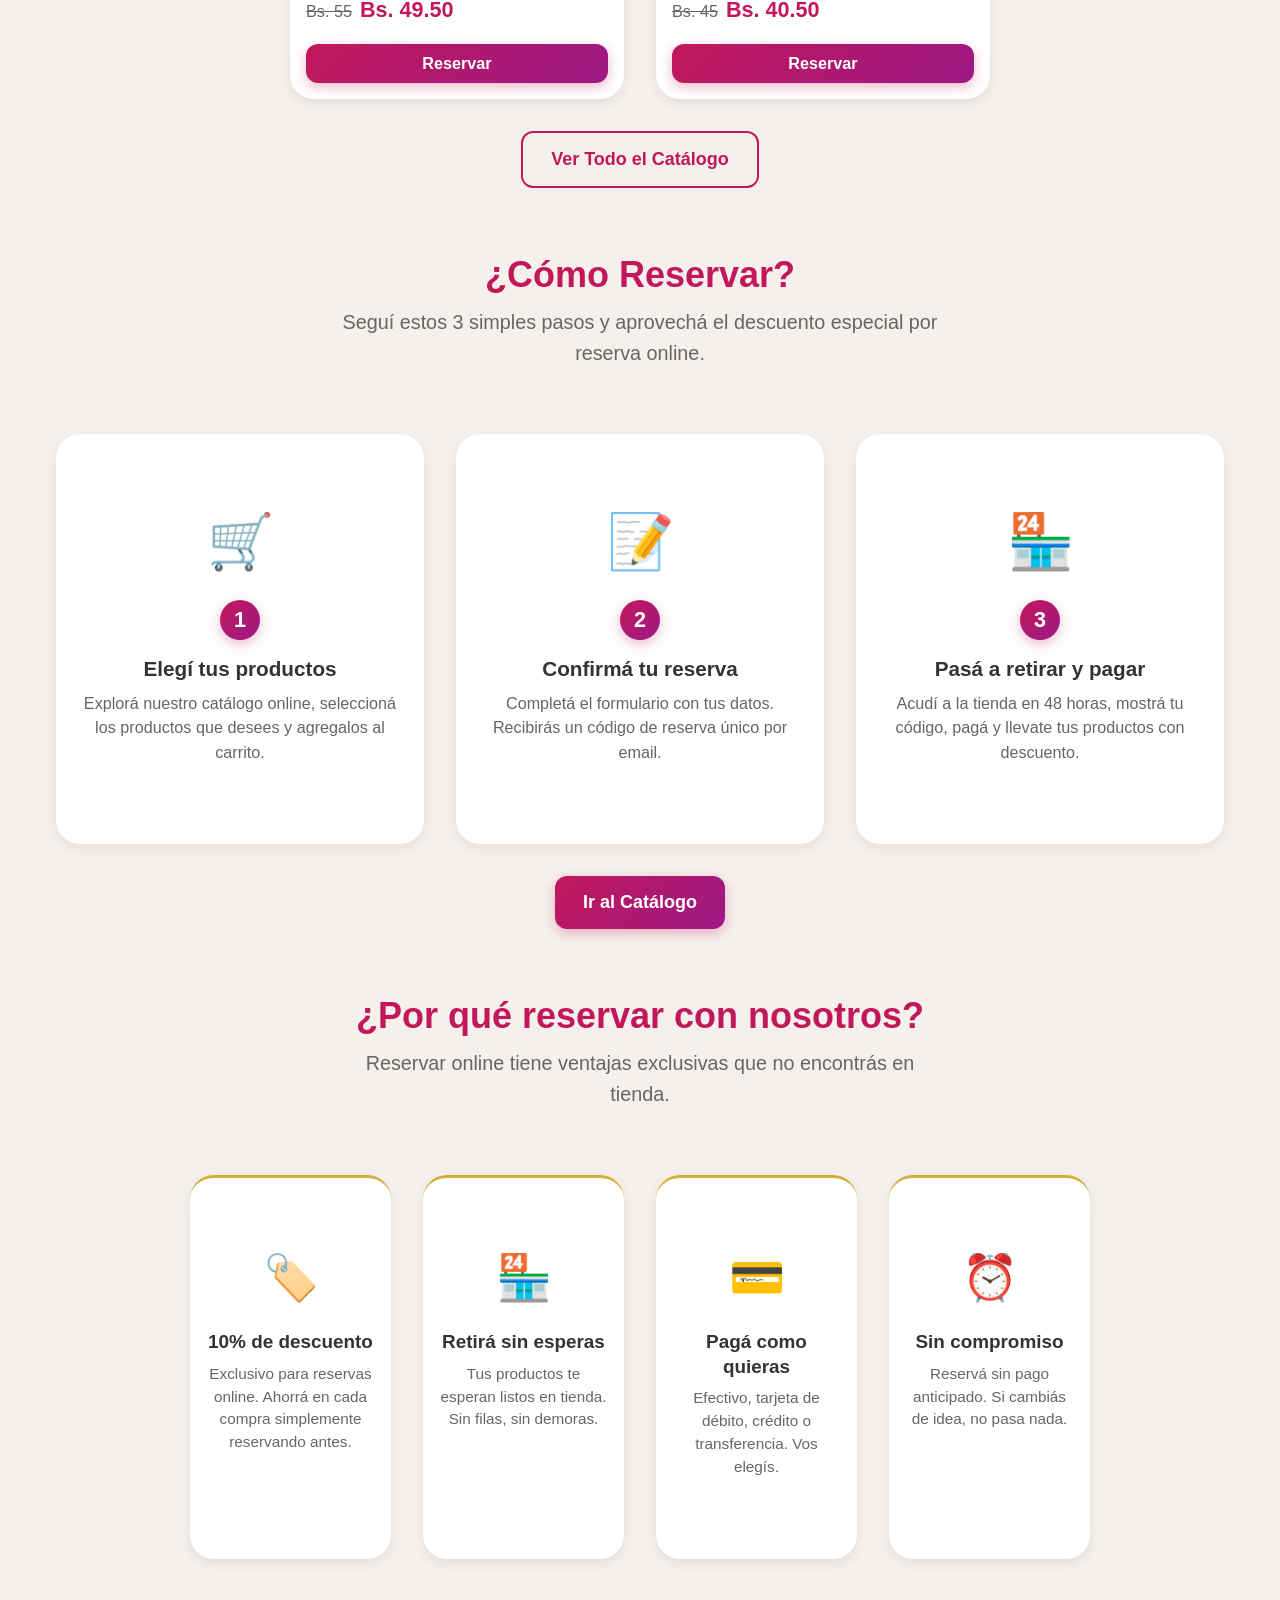
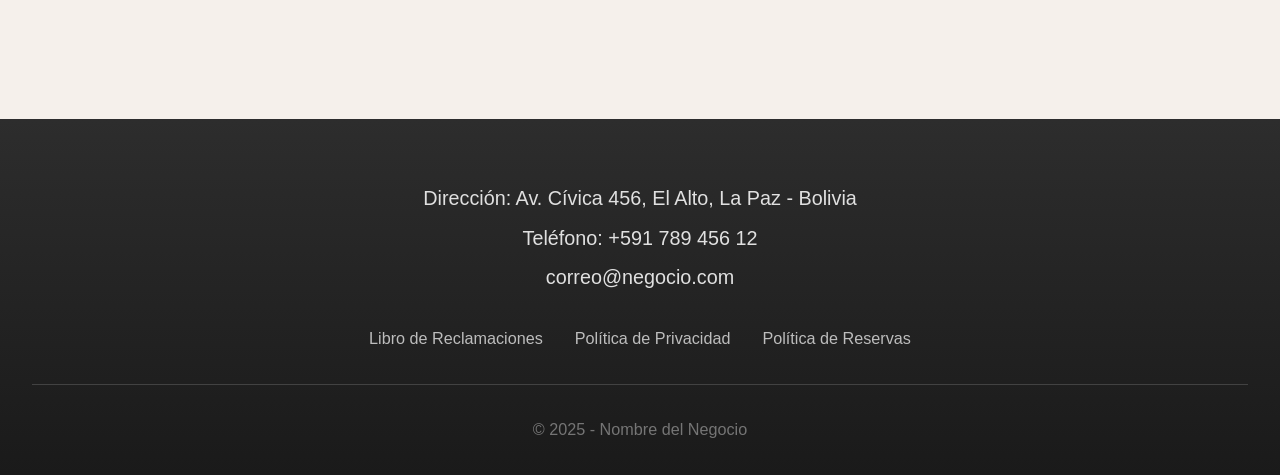
==== commit bb4be0ab: "chore: eliminar botón flotante de Asistente IA en versión básica - Eliminado el botón flotante de in" ====
--- a/index.html
+++ b/index.html
@@ -323,16 +323,6 @@
             <div class="copyright">&copy; 2025 - Nombre del Negocio</div>
         </footer>
 
-        <!-- Botón Flotante Asistente IA -->
-        <button
-            class="boton-flotante-ia"
-            id="abrir-chat"
-            aria-label="Abrir Asistente Virtual"
-        >
-            <span class="icono-ia">🤖</span>
-            <span class="texto-ia">Asistente IA</span>
-        </button>
-
         <script src="js/scripts-globales.js" defer></script>
     </body>
 </html>
--- a/css/estilos-index.css
+++ b/css/estilos-index.css
@@ -335,49 +335,6 @@
     line-height: 1.5;
 }
 
-/* --- Botón Flotante Asistente IA --- */
-.boton-flotante-ia {
-    position: fixed;
-    bottom: 24px;
-    right: 24px;
-    display: flex;
-    align-items: center;
-    gap: var(--espaciado-chico);
-    background: linear-gradient(135deg, var(--color-secundario), #9c1984);
-    color: white;
-    padding: 14px 22px;
-    border: none;
-    border-radius: 50px;
-    font-size: 1rem;
-    font-weight: 600;
-    cursor: pointer;
-    box-shadow: 0 6px 20px rgba(194, 24, 91, 0.4);
-    transition: all var(--transicion-media);
-    z-index: 1000;
-    animation: pulseFlotante 2s ease-in-out infinite;
-}
-
-@keyframes pulseFlotante {
-    0%, 100% {
-        transform: scale(1);
-        box-shadow: 0 6px 20px rgba(194, 24, 91, 0.4);
-    }
-    50% {
-        transform: scale(1.05);
-        box-shadow: 0 8px 28px rgba(194, 24, 91, 0.6);
-    }
-}
-
-.boton-flotante-ia:hover {
-    transform: scale(1.1);
-    box-shadow: 0 8px 30px rgba(194, 24, 91, 0.6);
-    animation: none;
-}
-
-.boton-flotante-ia .icono-ia {
-    font-size: 1.4rem;
-}
-
 /* --- Responsive para Index --- */
 @media (max-width: 768px) {
     .hero-section {
@@ -423,15 +380,6 @@
         grid-template-columns: repeat(2, 1fr);
         gap: var(--espaciado-medio);
     }
-
-    .boton-flotante-ia .texto-ia {
-        display: none;
-    }
-
-    .boton-flotante-ia {
-        padding: 14px;
-        border-radius: 50%;
-    }
 }
 
 @media (max-width: 480px) {
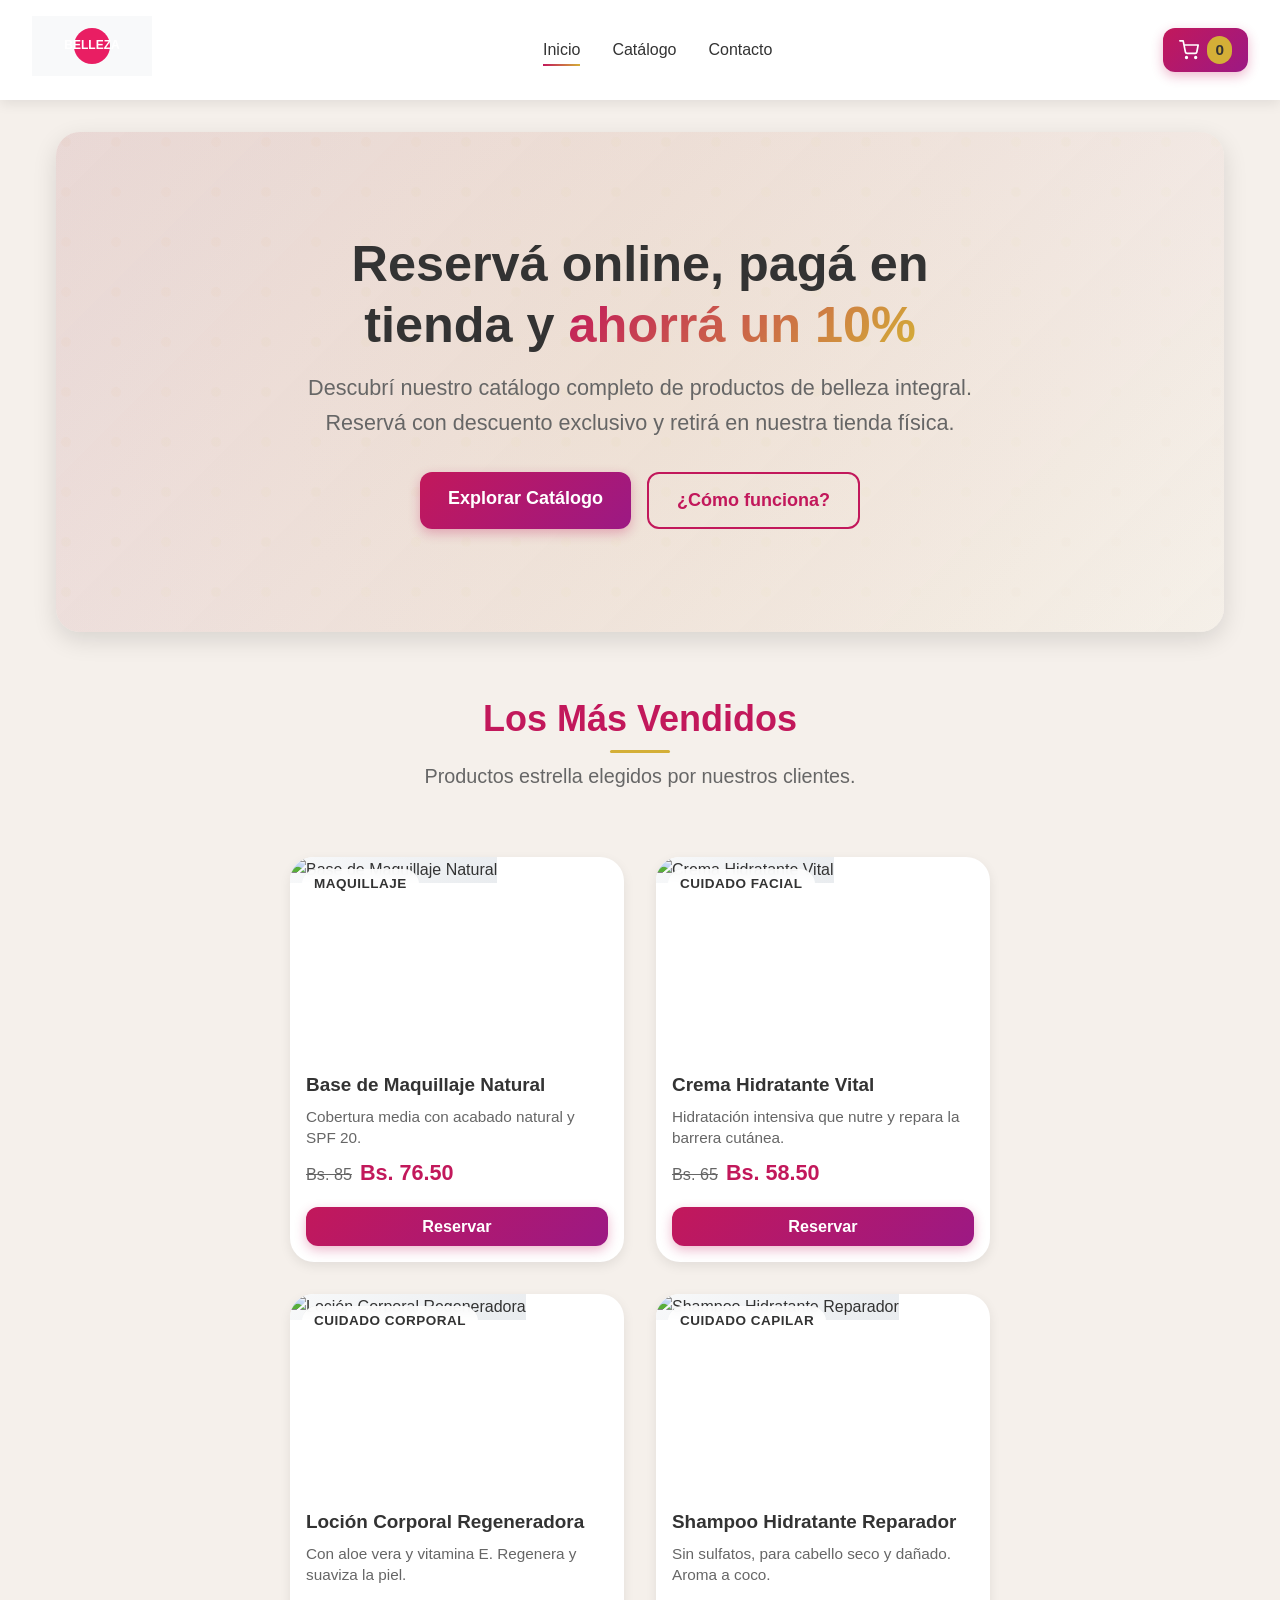
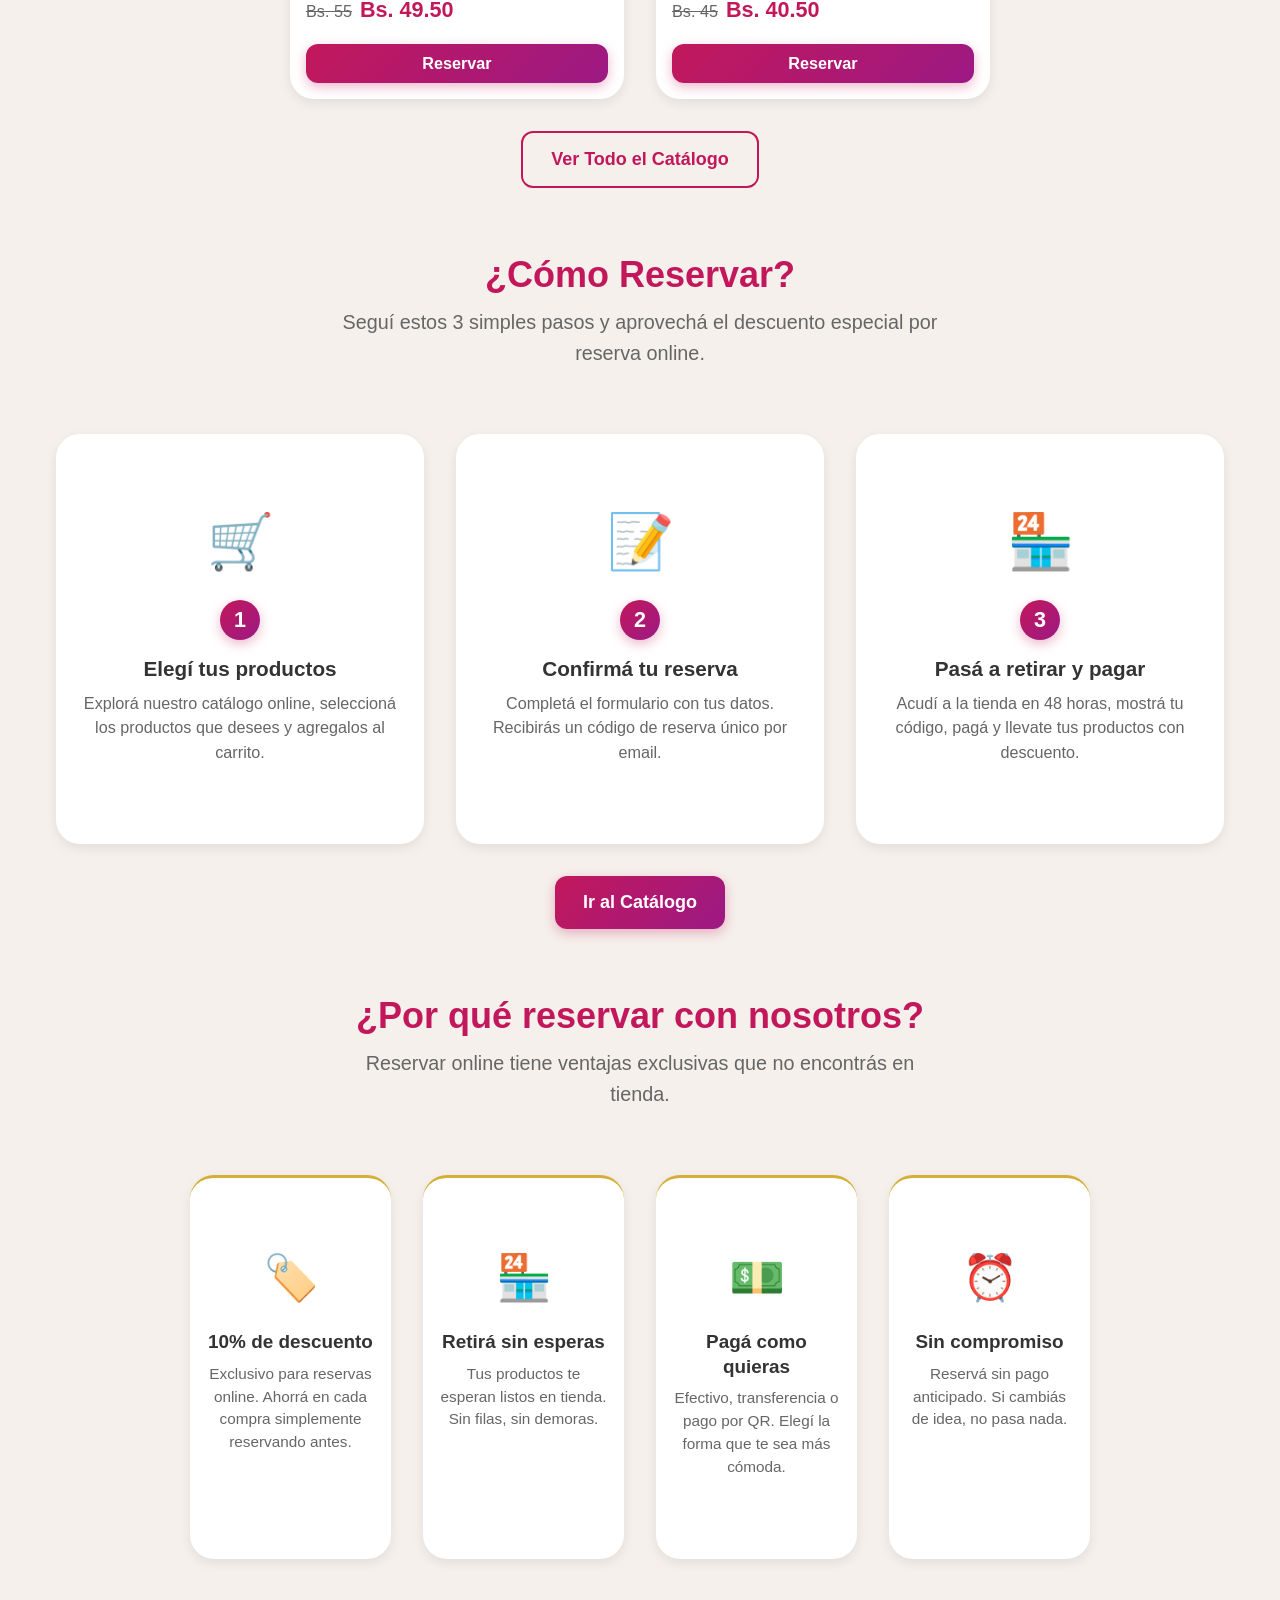
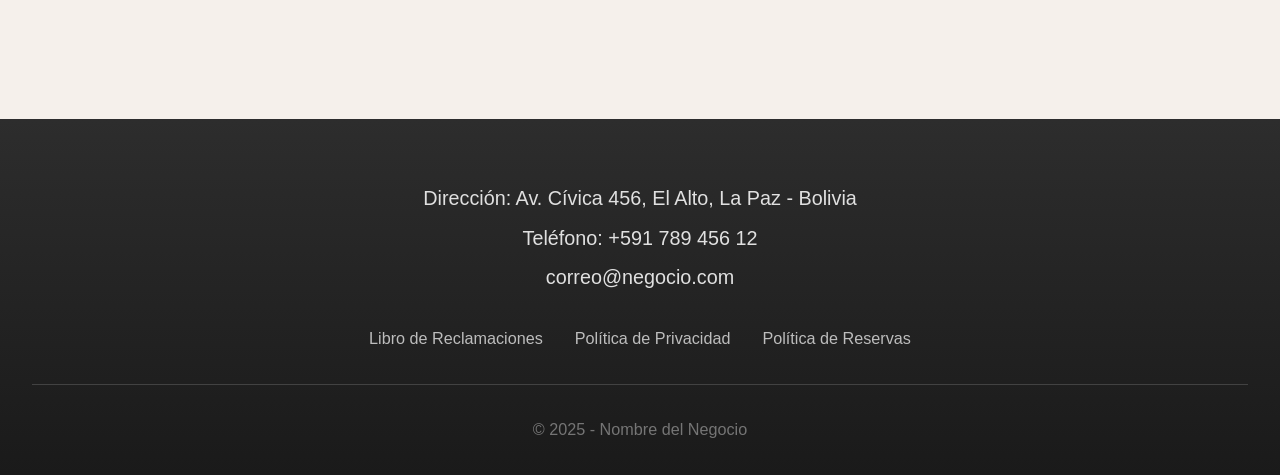
==== commit 68e614b8: "fix: quitar gradiente del h2 y actualizar texto de métodos de pago - CSS: Cambiar background linear-" ====
--- a/index.html
+++ b/index.html
@@ -287,11 +287,11 @@
 
                     <!-- Beneficio 3 -->
                     <div class="beneficio">
-                        <div class="beneficio-icono">💳</div>
+                        <div class="beneficio-icono">💵</div>
                         <h3>Pagá como quieras</h3>
                         <p>
-                            Efectivo, tarjeta de débito, crédito o
-                            transferencia. Vos elegís.
+                            Efectivo, transferencia o pago por QR.
+                            Elegí la forma que te sea más cómoda.
                         </p>
                     </div>
 
--- a/css/estilos-principales.css
+++ b/css/estilos-principales.css
@@ -373,7 +373,7 @@
     display: block;
     width: 60px;
     height: 3px;
-    background: linear-gradient(90deg, var(--color-secundario), var(--color-acento));
+    background-color: var(--color-acento);
     margin: var(--espaciado-chico) auto 0;
     border-radius: 2px;
 }
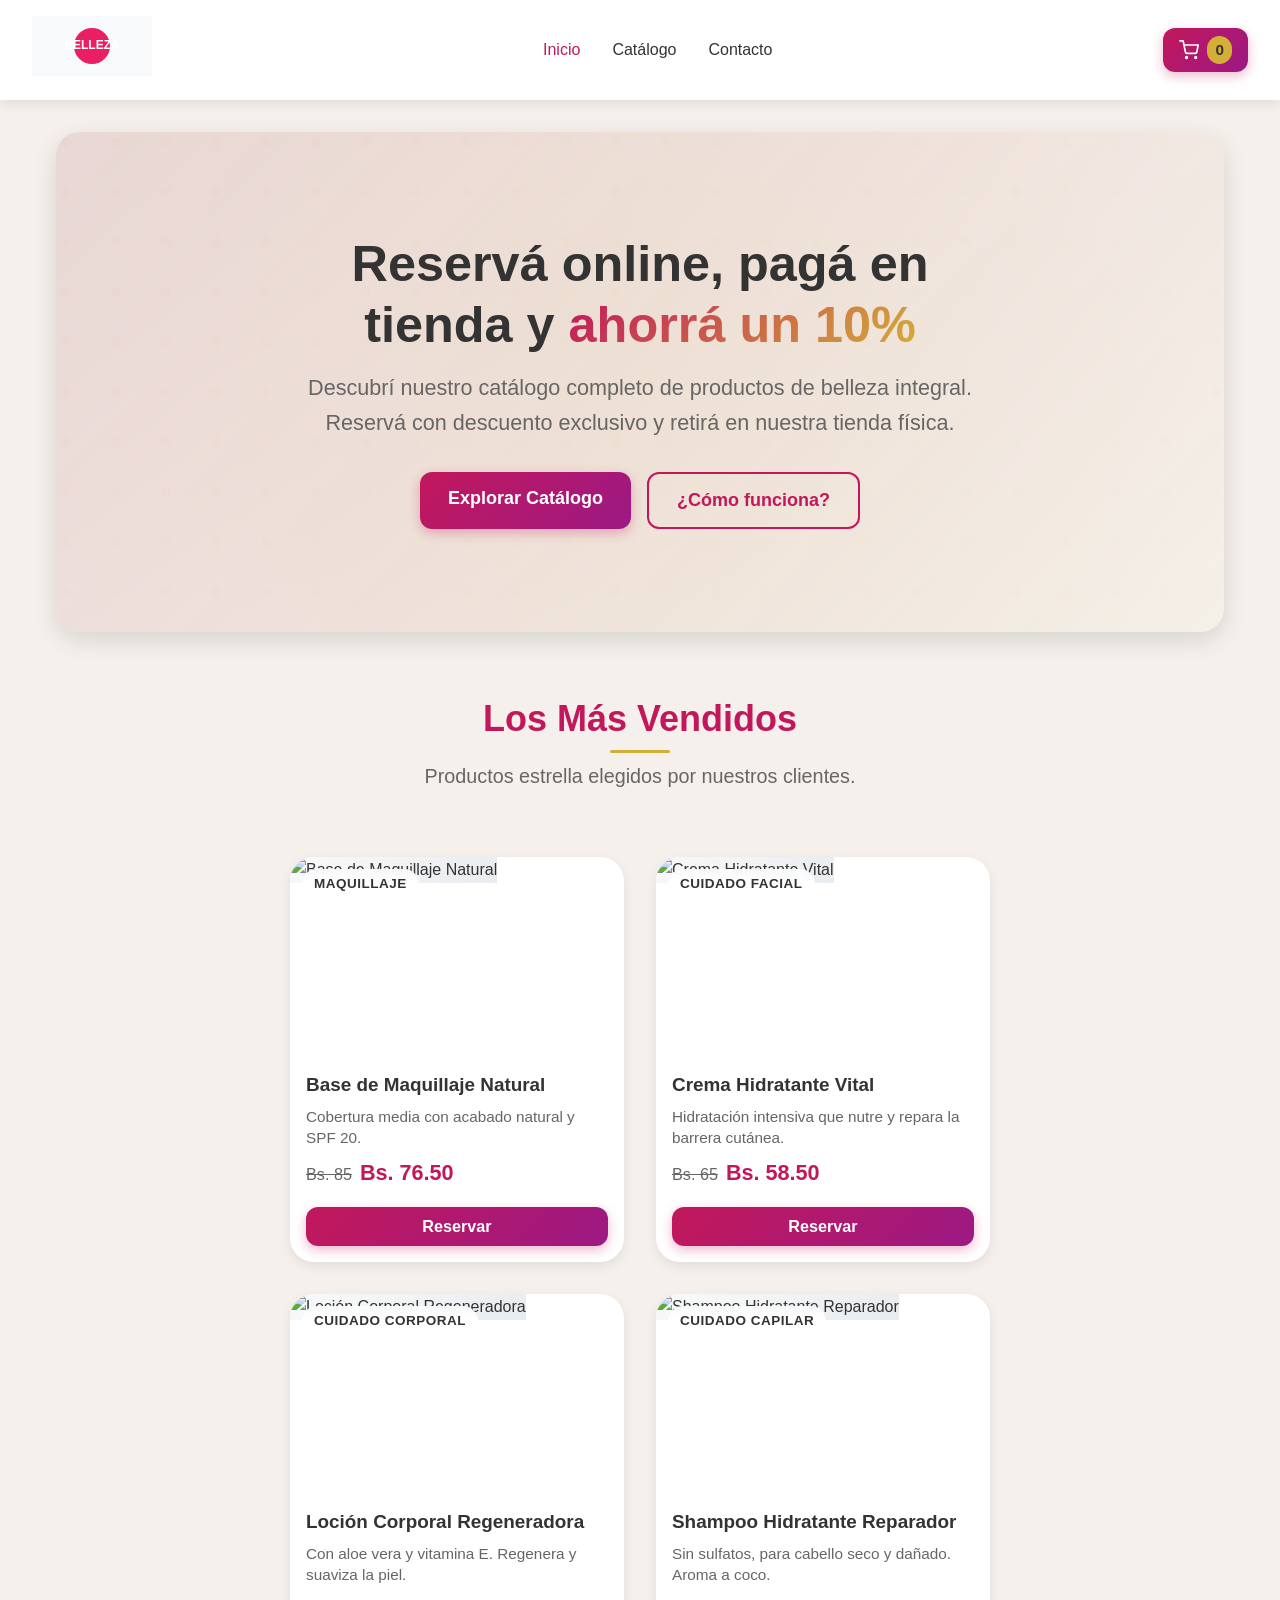
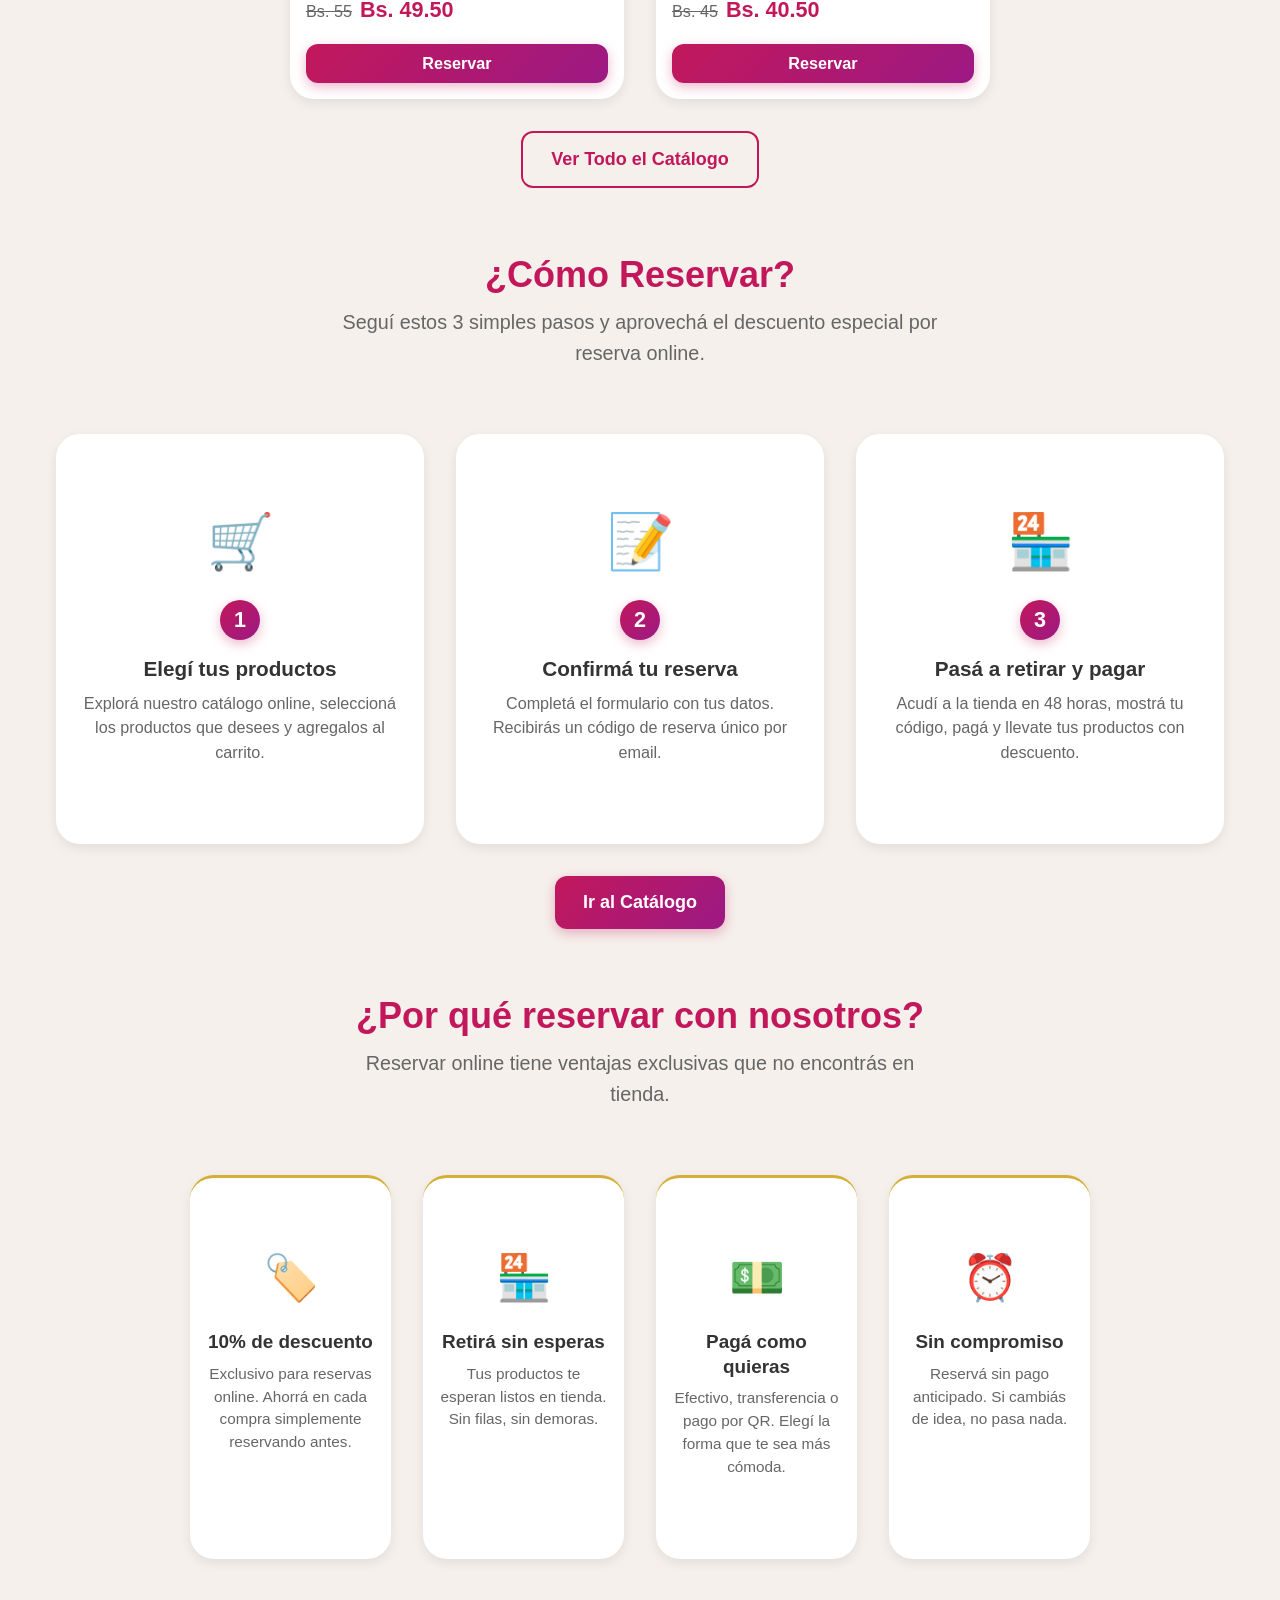
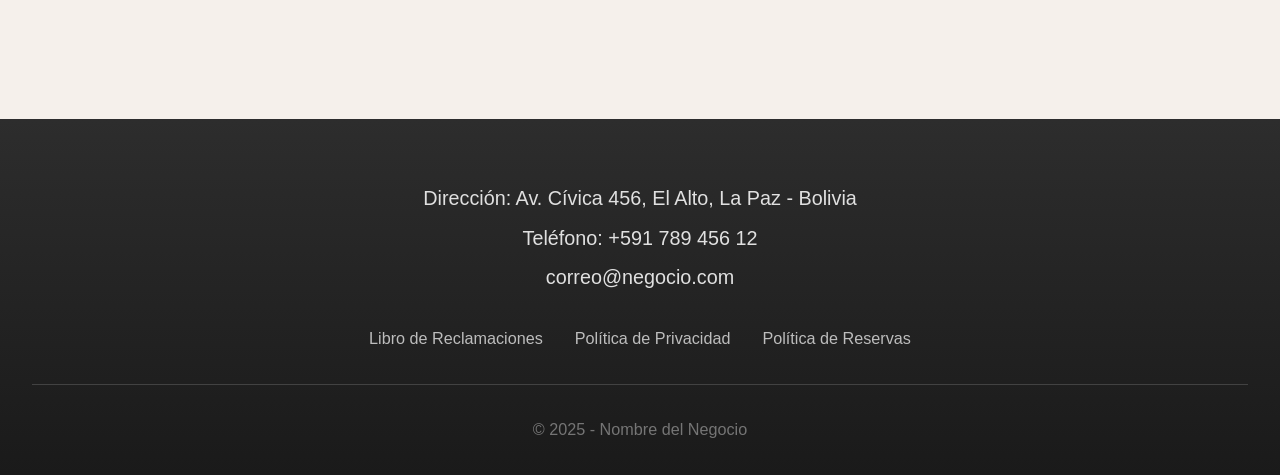
==== commit c7205b53: "chore: limpiar repositorio de archivos de contexto y documentación local - Eliminar del rastreo: AGE" ====
--- a/index.html
+++ b/index.html
@@ -17,11 +17,27 @@
             <div class="logo">
                 <img src="imagenes/iconos/logo.svg" alt="Logo del negocio" />
             </div>
+            <button class="boton-hamburguesa" aria-label="Abrir menú" aria-expanded="false">
+                <span class="linea"></span>
+                <span class="linea"></span>
+                <span class="linea"></span>
+            </button>
             <nav class="menu-principal">
                 <ul>
                     <li><a href="index.html" class="activo">Inicio</a></li>
                     <li><a href="catalogo.html">Catálogo</a></li>
                     <li><a href="contacto.html">Contacto</a></li>
+                    <li class="enlace-carrito-movil">
+                        <a href="carrito.html">
+                            <svg xmlns="http://www.w3.org/2000/svg" width="20" height="20" viewBox="0 0 24 24" fill="none" stroke="currentColor" stroke-width="2" stroke-linecap="round" stroke-linejoin="round">
+                                <circle cx="9" cy="21" r="1"></circle>
+                                <circle cx="20" cy="21" r="1"></circle>
+                                <path d="M1 1h4l2.68 13.39a2 2 0 0 0 2 1.61h9.72a2 2 0 0 0 2-1.61L23 6H6"></path>
+                            </svg>
+                            <span class="contador-reservas" id="contador-header">0</span>
+                            Ver Carrito
+                        </a>
+                    </li>
                 </ul>
             </nav>
             <div class="carrito-icono" id="carrito-icono">
--- a/css/estilos-principales.css
+++ b/css/estilos-principales.css
@@ -109,15 +109,21 @@
     position: sticky;
     top: 0;
     z-index: 1000;
-    padding: var(--espaciado-medio) var(--espaciado-grande);
+    padding: 12px var(--espaciado-medio);
     display: flex;
-    justify-content: space-between;
+    flex-direction: row; /* Forzar fila siempre */
+    justify-content: space-between; /* Logo a la izq, Hamburguesa a la der */
     align-items: center;
     transition: all var(--transicion-media);
 }
 
+/* Asegurar que el carrito no rompa el flujo en móvil */
+.carrito-icono {
+    display: none; /* Oculto por defecto en móvil */
+}
+
 .logo img {
-    height: 60px;
+    height: 45px; /* Tamaño adecuado para móvil */
     width: auto;
     transition: transform var(--transicion-media);
 }
@@ -126,78 +132,279 @@
     transform: scale(1.05);
 }
 
-/* Menú de navegación */
+/* Botón Hamburguesa */
+.boton-hamburguesa {
+    display: flex;
+    flex-direction: column;
+    justify-content: space-between;
+    width: 32px;
+    height: 24px;
+    background: transparent;
+    border: none;
+    cursor: pointer;
+    padding: 0;
+    z-index: 1001;
+    margin-left: auto; /* Empuja el botón a la derecha si hay otros elementos */
+}
+
+.logo img {
+    height: 50px;
+    width: auto;
+    transition: transform var(--transicion-media);
+}
+
+.logo img:hover {
+    transform: scale(1.05);
+}
+
+/* Botón Hamburguesa */
+.boton-hamburguesa {
+    display: flex;
+    flex-direction: column;
+    justify-content: space-between;
+    width: 30px;
+    height: 21px;
+    background: transparent;
+    border: none;
+    cursor: pointer;
+    padding: 0;
+    z-index: 1001;
+}
+
+.boton-hamburguesa .linea {
+    width: 100%;
+    height: 3px;
+    background-color: var(--color-secundario);
+    border-radius: 2px;
+    transition: all var(--transicion-media);
+    transform-origin: center;
+}
+
+/* Animación del botón al abrir */
+.boton-hamburguesa.activo .linea:nth-child(1) {
+    transform: rotate(45deg) translate(5px, 5px);
+}
+.boton-hamburguesa.activo .linea:nth-child(2) {
+    opacity: 0;
+}
+.boton-hamburguesa.activo .linea:nth-child(3) {
+    transform: rotate(-45deg) translate(6px, -6px);
+}
+
+/* Menú de navegación (Móvil: Oculto por defecto) */
+.menu-principal {
+    position: absolute;
+    top: 100%;
+    left: 0;
+    width: 100%;
+    background-color: var(--color-blanco);
+    box-shadow: 0 4px 12px rgba(0,0,0,0.1);
+    padding: 0;
+    max-height: 0;
+    overflow: hidden;
+    opacity: 0;
+    visibility: hidden;
+    transition: all 0.4s ease-in-out;
+    z-index: 999;
+}
+
+/* Estado abierto del menú */
+.menu-principal.menu-abierto {
+    max-height: 500px; /* Aumentado para incluir el carrito */
+    opacity: 1;
+    visibility: visible;
+    padding: var(--espaciado-medio) 0;
+}
+
 .menu-principal ul {
     list-style: none;
     display: flex;
-    gap: var(--espaciado-grande);
+    flex-direction: column;
+    gap: 0;
+    margin: 0;
+    padding: 0;
+}
+
+.menu-principal li {
+    border-bottom: 1px solid #F0F0F0;
+}
+
+.menu-principal li:last-child {
+    border-bottom: none;
 }
 
 .menu-principal a {
+    display: block;
     color: var(--color-texto);
     font-weight: 500;
+    padding: var(--espaciado-medio) var(--espaciado-grande);
+    transition: all var(--transicion-rapida);
     position: relative;
-    padding: var(--espaciado-chico) 0;
-}
-
-.menu-principal a::after {
+}
+
+.menu-principal a:hover,
+.menu-principal a.activo {
+    color: var(--color-secundario);
+    background-color: #FFF0F5;
+}
+
+/* Indicador de página activa (Móvil: barra lateral) */
+.menu-principal a.activo::after {
     content: '';
     position: absolute;
+    left: 0;
+    top: 0;
     bottom: 0;
-    left: 0;
-    width: 0;
-    height: 2px;
-    background: linear-gradient(90deg, var(--color-secundario), var(--color-acento));
-    transition: width var(--transicion-media);
-}
-
-.menu-principal a:hover::after,
-.menu-principal a.activo::after {
-    width: 100%;
-}
-
-.menu-principal a:hover {
-    color: var(--color-secundario);
-}
-
-/* Icono del carrito */
-.carrito-icono {
-    position: relative;
-}
-
-.carrito-icono a {
+    width: 4px;
+    background-color: var(--color-secundario);
+}
+
+/* --- Carrito Móvil (Dentro del menú) --- */
+.enlace-carrito-movil {
+    display: block; /* Visible en móvil */
+}
+
+.enlace-carrito-movil a {
     display: flex;
     align-items: center;
+    justify-content: center;
     gap: var(--espaciado-chico);
-    padding: var(--espaciado-chico) var(--espaciado-medio);
     background: linear-gradient(135deg, var(--color-secundario), #9C1984);
     color: var(--color-blanco);
+    margin: var(--espaciado-medio) var(--espaciado-grande);
+    padding: var(--espaciado-medio);
     border-radius: var(--radio-borde);
     font-weight: 600;
-    transition: all var(--transicion-media);
     box-shadow: 0 4px 12px rgba(194, 24, 91, 0.3);
 }
 
-.carrito-icono a svg {
+.enlace-carrito-movil a:hover {
+    background-color: var(--color-secundario);
+    color: var(--color-blanco);
+}
+
+.enlace-carrito-movil svg {
     width: 20px;
     height: 20px;
 }
 
-.carrito-icono a:hover {
-    transform: translateY(-2px);
-    box-shadow: 0 8px 20px rgba(194, 24, 91, 0.4);
-    color: var(--color-blanco);
-}
-
-.contador-reservas {
-    background-color: var(--color-acento);
-    color: var(--color-texto);
-    font-size: 0.85rem;
-    font-weight: 700;
-    padding: 2px 8px;
-    border-radius: 20px;
-    min-width: 24px;
-    text-align: center;
+/* --- Carrito Escritorio (Fuera del menú) --- */
+.carrito-icono {
+    display: none; /* Oculto en móvil por defecto */
+}
+
+/* --- MEDIA QUERY: ESCRITORIO (>768px) --- */
+@media (min-width: 768px) {
+    .cabecera {
+        padding: var(--espaciado-medio) var(--espaciado-grande);
+    }
+
+    .logo img {
+        height: 60px;
+    }
+
+    /* Ocultar hamburguesa en escritorio */
+    .boton-hamburguesa {
+        display: none;
+    }
+
+    /* Mostrar menú siempre */
+    .menu-principal {
+        position: static;
+        width: auto;
+        box-shadow: none;
+        max-height: none;
+        opacity: 1;
+        visibility: visible;
+        padding: 0;
+        background: transparent;
+    }
+
+    .menu-principal ul {
+        flex-direction: row;
+        gap: var(--espaciado-grande);
+    }
+
+    .menu-principal li {
+        border-bottom: none;
+    }
+
+    .menu-principal a {
+        padding: var(--espaciado-chico) 0;
+        background: transparent;
+    }
+
+    .menu-principal a:hover,
+    .menu-principal a.activo {
+        background: transparent;
+    }
+
+    /* Indicador activo cambia a subrayado inferior */
+    .menu-principal a.activo::after {
+        width: 100%;
+        height: 3px;
+        top: auto;
+        bottom: -4px;
+        left: 0;
+        background: linear-gradient(90deg, var(--color-secundario), var(--color-acento));
+    }
+    
+    .menu-principal a:hover::after {
+        content: '';
+        position: absolute;
+        bottom: -4px;
+        left: 0;
+        width: 100%;
+        height: 2px;
+        background-color: var(--color-secundario);
+    }
+
+    /* Ocultar carrito móvil */
+    .enlace-carrito-movil {
+        display: none;
+    }
+
+    /* Mostrar carrito escritorio */
+    .carrito-icono {
+        display: flex;
+        align-items: center;
+        gap: var(--espaciado-chico);
+    }
+
+    .carrito-icono a {
+        display: flex;
+        align-items: center;
+        gap: var(--espaciado-chico);
+        padding: var(--espaciado-chico) var(--espaciado-medio);
+        background: linear-gradient(135deg, var(--color-secundario), #9C1984);
+        color: var(--color-blanco);
+        border-radius: var(--radio-borde);
+        font-weight: 600;
+        transition: all var(--transicion-media);
+        box-shadow: 0 4px 12px rgba(194, 24, 91, 0.3);
+    }
+
+    .carrito-icono a svg {
+        width: 20px;
+        height: 20px;
+    }
+
+    .carrito-icono a:hover {
+        transform: translateY(-2px);
+        box-shadow: 0 8px 20px rgba(194, 24, 91, 0.4);
+        color: var(--color-blanco);
+    }
+
+    .contador-reservas {
+        background-color: var(--color-acento);
+        color: var(--color-texto);
+        font-size: 0.85rem;
+        font-weight: 700;
+        padding: 2px 8px;
+        border-radius: 20px;
+        min-width: 24px;
+        text-align: center;
+    }
 }
 
 /* --- Main / Contenido Principal --- */
@@ -418,18 +625,6 @@
 
 /* --- Responsive --- */
 @media (max-width: 768px) {
-    .cabecera {
-        flex-direction: column;
-        gap: var(--espaciado-medio);
-        padding: var(--espaciado-medio);
-    }
-
-    .menu-principal ul {
-        flex-wrap: wrap;
-        justify-content: center;
-        gap: var(--espaciado-medio);
-    }
-
     h1 {
         font-size: 2rem;
     }
--- a/css/estilos-responsive.css
+++ b/css/estilos-responsive.css
@@ -131,26 +131,6 @@
     
     h2 {
         font-size: 1.35rem;
-    }
-    
-    /* Header apilado */
-    .cabecera {
-        flex-direction: column;
-        gap: var(--espaciado-medio);
-    }
-    
-    .menu-principal ul {
-        gap: var(--espaciado-chico);
-        justify-content: center;
-    }
-    
-    .menu-principal a {
-        font-size: 0.85rem;
-    }
-    
-    .carrito-icono a {
-        padding: 8px 12px;
-        font-size: 0.9rem;
     }
     
     /* Hero */
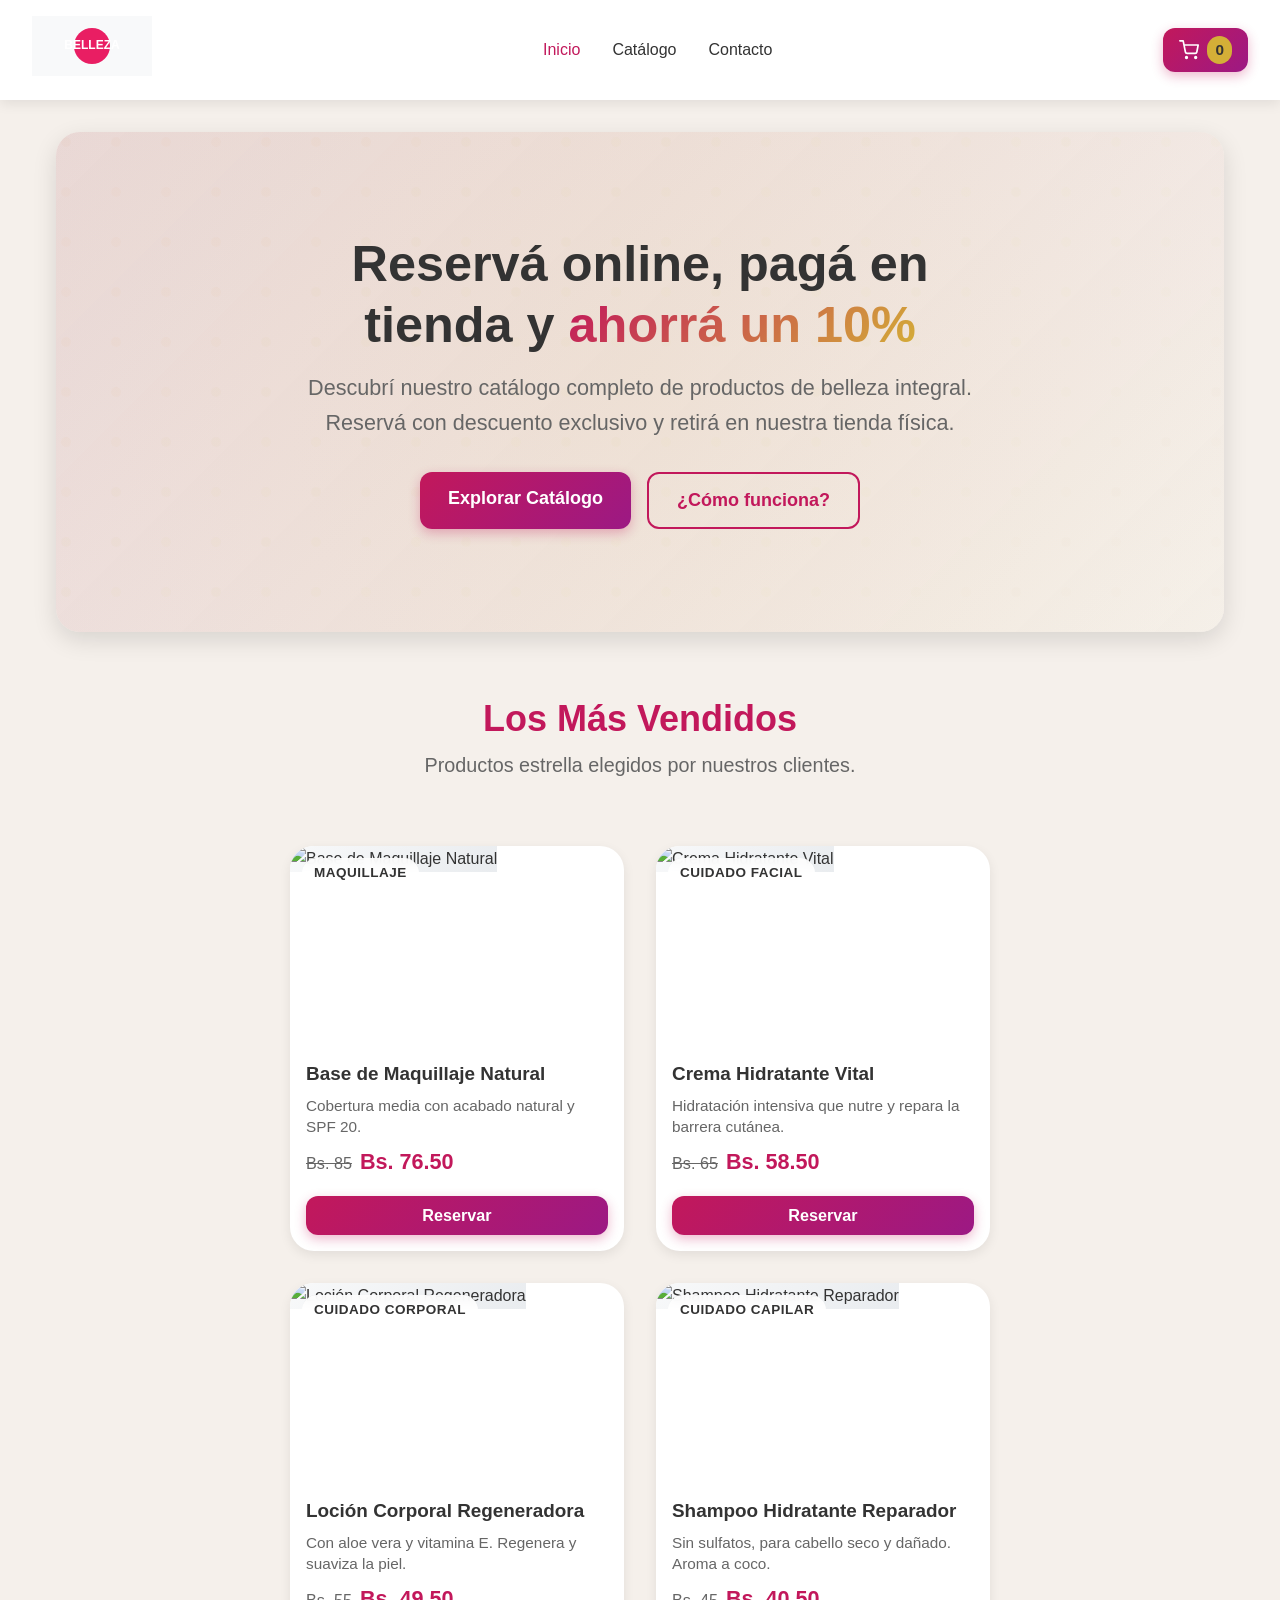
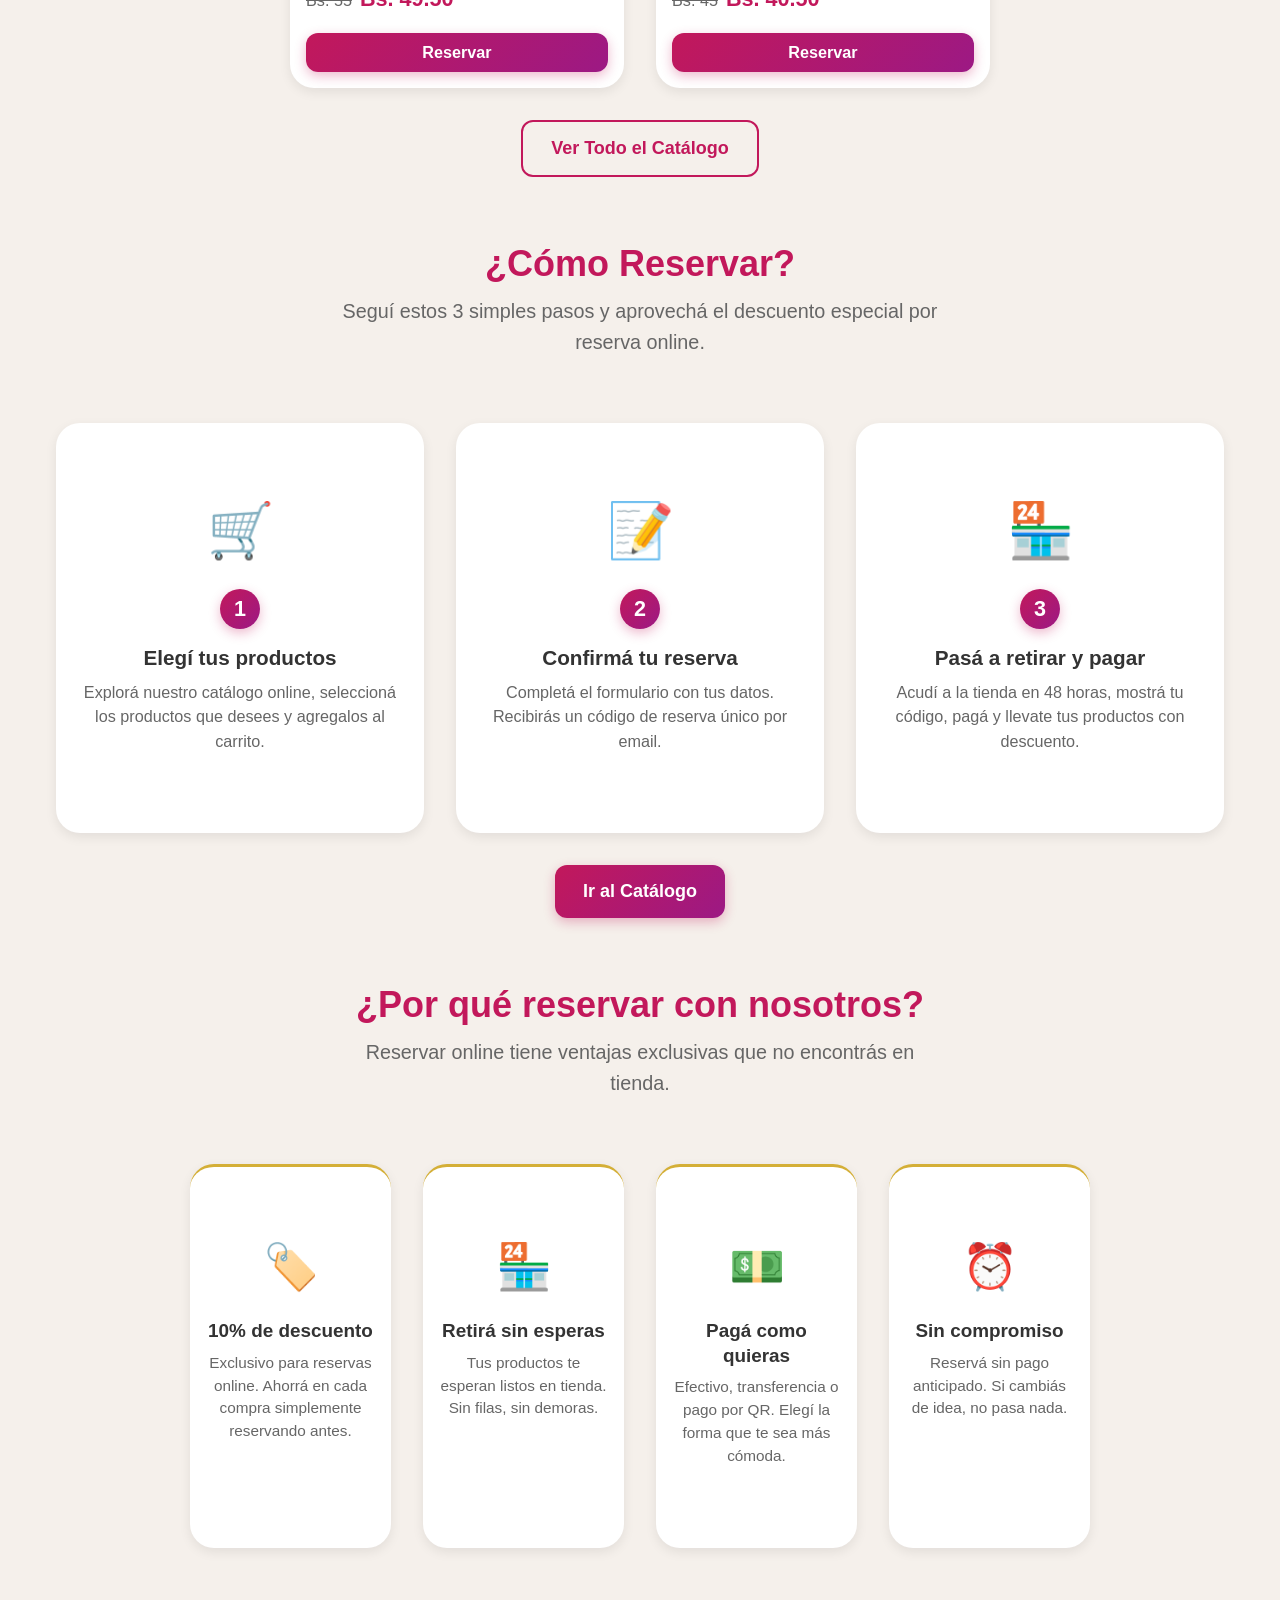
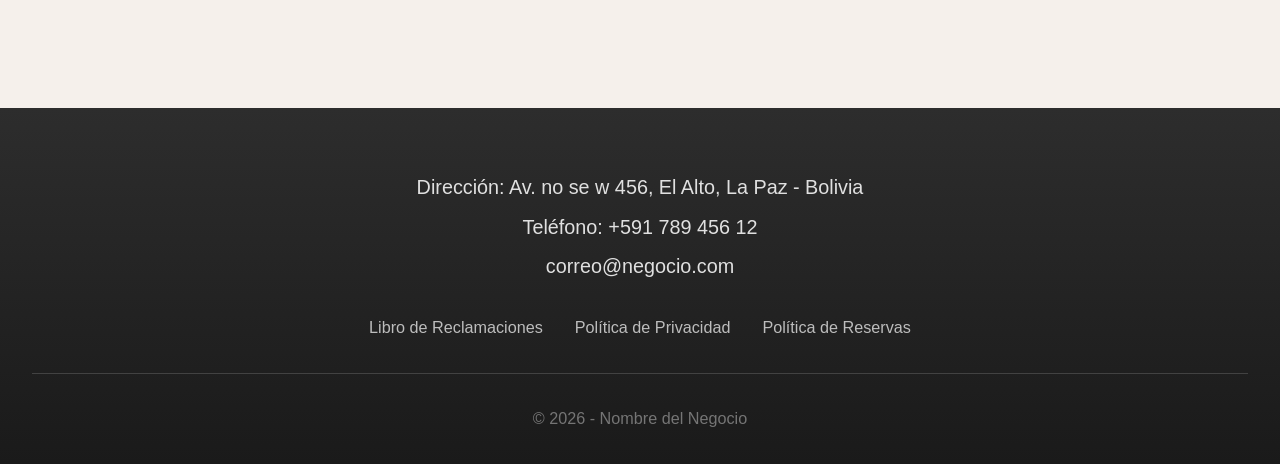
==== commit deb289c4: "refactor: limpieza de CSS duplicado, corrección de IDs y consistencia de headers" ====
--- a/index.html
+++ b/index.html
@@ -17,7 +17,11 @@
             <div class="logo">
                 <img src="imagenes/iconos/logo.svg" alt="Logo del negocio" />
             </div>
-            <button class="boton-hamburguesa" aria-label="Abrir menú" aria-expanded="false">
+            <button
+                class="boton-hamburguesa"
+                aria-label="Abrir menú"
+                aria-expanded="false"
+            >
                 <span class="linea"></span>
                 <span class="linea"></span>
                 <span class="linea"></span>
@@ -29,12 +33,26 @@
                     <li><a href="contacto.html">Contacto</a></li>
                     <li class="enlace-carrito-movil">
                         <a href="carrito.html">
-                            <svg xmlns="http://www.w3.org/2000/svg" width="20" height="20" viewBox="0 0 24 24" fill="none" stroke="currentColor" stroke-width="2" stroke-linecap="round" stroke-linejoin="round">
+                            <svg
+                                xmlns="http://www.w3.org/2000/svg"
+                                width="20"
+                                height="20"
+                                viewBox="0 0 24 24"
+                                fill="none"
+                                stroke="currentColor"
+                                stroke-width="2"
+                                stroke-linecap="round"
+                                stroke-linejoin="round"
+                            >
                                 <circle cx="9" cy="21" r="1"></circle>
                                 <circle cx="20" cy="21" r="1"></circle>
-                                <path d="M1 1h4l2.68 13.39a2 2 0 0 0 2 1.61h9.72a2 2 0 0 0 2-1.61L23 6H6"></path>
+                                <path
+                                    d="M1 1h4l2.68 13.39a2 2 0 0 0 2 1.61h9.72a2 2 0 0 0 2-1.61L23 6H6"
+                                ></path>
                             </svg>
-                            <span class="contador-reservas" id="contador-header">0</span>
+                            <span class="contador-reservas" id="contador-header"
+                                >0</span
+                            >
                             Ver Carrito
                         </a>
                     </li>
@@ -116,10 +134,7 @@
                                 <span class="precio-normal">Bs. 85</span>
                                 <span class="precio-descuento">Bs. 76.50</span>
                             </div>
-                            <button
-                                class="boton-reservar"
-                                data-id-producto="2"
-                            >
+                            <button class="boton-reservar" data-id-producto="2">
                                 Reservar
                             </button>
                         </div>
@@ -145,10 +160,7 @@
                                 <span class="precio-normal">Bs. 65</span>
                                 <span class="precio-descuento">Bs. 58.50</span>
                             </div>
-                            <button
-                                class="boton-reservar"
-                                data-id-producto="1"
-                            >
+                            <button class="boton-reservar" data-id-producto="1">
                                 Reservar
                             </button>
                         </div>
@@ -176,10 +188,7 @@
                                 <span class="precio-normal">Bs. 55</span>
                                 <span class="precio-descuento">Bs. 49.50</span>
                             </div>
-                            <button
-                                class="boton-reservar"
-                                data-id-producto="3"
-                            >
+                            <button class="boton-reservar" data-id-producto="3">
                                 Reservar
                             </button>
                         </div>
@@ -205,10 +214,7 @@
                                 <span class="precio-normal">Bs. 45</span>
                                 <span class="precio-descuento">Bs. 40.50</span>
                             </div>
-                            <button
-                                class="boton-reservar"
-                                data-id-producto="4"
-                            >
+                            <button class="boton-reservar" data-id-producto="4">
                                 Reservar
                             </button>
                         </div>
@@ -276,8 +282,8 @@
             <section class="por-que-reservar" id="beneficios">
                 <h2>¿Por qué reservar con nosotros?</h2>
                 <p class="intro-seccion">
-                    Reservar online tiene ventajas exclusivas que no encontrás en
-                    tienda.
+                    Reservar online tiene ventajas exclusivas que no encontrás
+                    en tienda.
                 </p>
 
                 <div class="grid-beneficios">
@@ -306,8 +312,8 @@
                         <div class="beneficio-icono">💵</div>
                         <h3>Pagá como quieras</h3>
                         <p>
-                            Efectivo, transferencia o pago por QR.
-                            Elegí la forma que te sea más cómoda.
+                            Efectivo, transferencia o pago por QR. Elegí la
+                            forma que te sea más cómoda.
                         </p>
                     </div>
 
@@ -316,8 +322,8 @@
                         <div class="beneficio-icono">⏰</div>
                         <h3>Sin compromiso</h3>
                         <p>
-                            Reservá sin pago anticipado. Si cambiás de idea,
-                            no pasa nada.
+                            Reservá sin pago anticipado. Si cambiás de idea, no
+                            pasa nada.
                         </p>
                     </div>
                 </div>
@@ -327,7 +333,7 @@
         <!-- Pie de página -->
         <footer class="pie-pagina">
             <div class="info-contacto">
-                <p>Dirección: Av. Cívica 456, El Alto, La Paz - Bolivia</p>
+                <p>Dirección: Av. no se w 456, El Alto, La Paz - Bolivia</p>
                 <p>Teléfono: +591 789 456 12</p>
                 <p>correo@negocio.com</p>
             </div>
@@ -336,7 +342,7 @@
                 <a href="politica-privacidad.html">Política de Privacidad</a>
                 <a href="politica-reservas.html">Política de Reservas</a>
             </div>
-            <div class="copyright">&copy; 2025 - Nombre del Negocio</div>
+            <div class="copyright">&copy; 2026 - Nombre del Negocio</div>
         </footer>
 
         <script src="js/scripts-globales.js" defer></script>
--- a/css/estilos-principales.css
+++ b/css/estilos-principales.css
@@ -111,19 +111,14 @@
     z-index: 1000;
     padding: 12px var(--espaciado-medio);
     display: flex;
-    flex-direction: row; /* Forzar fila siempre */
-    justify-content: space-between; /* Logo a la izq, Hamburguesa a la der */
+    flex-direction: row;
+    justify-content: space-between;
     align-items: center;
     transition: all var(--transicion-media);
 }
 
-/* Asegurar que el carrito no rompa el flujo en móvil */
-.carrito-icono {
-    display: none; /* Oculto por defecto en móvil */
-}
-
 .logo img {
-    height: 45px; /* Tamaño adecuado para móvil */
+    height: 45px;
     width: auto;
     transition: transform var(--transicion-media);
 }
@@ -132,32 +127,6 @@
     transform: scale(1.05);
 }
 
-/* Botón Hamburguesa */
-.boton-hamburguesa {
-    display: flex;
-    flex-direction: column;
-    justify-content: space-between;
-    width: 32px;
-    height: 24px;
-    background: transparent;
-    border: none;
-    cursor: pointer;
-    padding: 0;
-    z-index: 1001;
-    margin-left: auto; /* Empuja el botón a la derecha si hay otros elementos */
-}
-
-.logo img {
-    height: 50px;
-    width: auto;
-    transition: transform var(--transicion-media);
-}
-
-.logo img:hover {
-    transform: scale(1.05);
-}
-
-/* Botón Hamburguesa */
 .boton-hamburguesa {
     display: flex;
     flex-direction: column;
@@ -169,6 +138,7 @@
     cursor: pointer;
     padding: 0;
     z-index: 1001;
+    margin-left: auto;
 }
 
 .boton-hamburguesa .linea {
@@ -210,7 +180,7 @@
 
 /* Estado abierto del menú */
 .menu-principal.menu-abierto {
-    max-height: 500px; /* Aumentado para incluir el carrito */
+    max-height: 500px;
     opacity: 1;
     visibility: visible;
     padding: var(--espaciado-medio) 0;
@@ -261,7 +231,7 @@
 
 /* --- Carrito Móvil (Dentro del menú) --- */
 .enlace-carrito-movil {
-    display: block; /* Visible en móvil */
+    display: block;
 }
 
 .enlace-carrito-movil a {
@@ -290,7 +260,7 @@
 
 /* --- Carrito Escritorio (Fuera del menú) --- */
 .carrito-icono {
-    display: none; /* Oculto en móvil por defecto */
+    display: none;
 }
 
 /* --- MEDIA QUERY: ESCRITORIO (>768px) --- */
@@ -460,10 +430,7 @@
 }
 
 /* --- Botones Generales --- */
-.boton-reservar,
-.boton-solicitar-cita,
-.boton-enviar,
-.boton-confirmar-reserva {
+.boton-reservar {
     display: inline-block;
     background: linear-gradient(135deg, var(--color-secundario), #9C1984);
     color: var(--color-blanco);
@@ -479,26 +446,19 @@
     text-decoration: none;
 }
 
-.boton-reservar:hover,
-.boton-solicitar-cita:hover,
-.boton-enviar:hover,
-.boton-confirmar-reserva:hover {
+.boton-reservar:hover {
     transform: translateY(-3px);
     box-shadow: 0 8px 24px rgba(194, 24, 91, 0.5);
     color: var(--color-blanco);
 }
 
-.boton-reservar:active,
-.boton-solicitar-cita:active,
-.boton-enviar:active,
-.boton-confirmar-reserva:active {
+.boton-reservar:active {
     transform: translateY(-1px);
     box-shadow: 0 4px 12px rgba(194, 24, 91, 0.4);
 }
 
 /* Botón secundario */
-.boton-ver-catalogo,
-.boton-contacto {
+.boton-ver-catalogo {
     display: inline-block;
     background-color: transparent;
     color: var(--color-secundario);
@@ -511,8 +471,7 @@
     transition: all var(--transicion-media);
 }
 
-.boton-ver-catalogo:hover,
-.boton-contacto:hover {
+.boton-ver-catalogo:hover {
     background-color: var(--color-secundario);
     color: var(--color-blanco);
     transform: translateY(-3px);
@@ -520,8 +479,6 @@
 }
 
 /* --- Intro texto general --- */
-.intro-servicios,
-.intro-reservar,
 .intro-contacto {
     text-align: center;
     font-size: 1.2rem;
@@ -530,68 +487,13 @@
     margin: 0 auto var(--espaciado-xl);
 }
 
-/* --- Hero Banner (Inicio) --- */
-.hero-banner {
-    background: linear-gradient(135deg, rgba(232, 213, 213, 0.9) 0%, rgba(245, 240, 235, 0.95) 100%),
-                url('data:image/svg+xml,<svg xmlns="http://www.w3.org/2000/svg" viewBox="0 0 100 100"><defs><pattern id="dots" x="0" y="0" width="10" height="10" patternUnits="userSpaceOnUse"><circle cx="2" cy="2" r="1" fill="%23D4AF37" opacity="0.3"/></pattern></defs><rect width="100" height="100" fill="url(%23dots)"/></svg>');
-    padding: var(--espaciado-xl) var(--espaciado-grande);
-    border-radius: var(--radio-borde-lg);
-    text-align: center;
-    margin-bottom: var(--espaciado-xl);
-    box-shadow: var(--sombra-media);
-    position: relative;
-    overflow: hidden;
-    animation: fadeInUp 0.8s ease-out;
-}
-
-.hero-banner::before {
-    content: '';
-    position: absolute;
-    top: -50%;
-    left: -50%;
-    width: 200%;
-    height: 200%;
-    background: radial-gradient(circle, rgba(212, 175, 55, 0.1) 0%, transparent 60%);
-    animation: shimmer 3s infinite linear;
-}
-
-.hero-banner h1 {
-    font-size: 3rem;
-    background: linear-gradient(135deg, var(--color-secundario), var(--color-acento));
-    -webkit-background-clip: text;
-    -webkit-text-fill-color: transparent;
-    background-clip: text;
-    margin-bottom: var(--espaciado-medio);
-}
-
-.hero-banner p {
-    font-size: 1.3rem;
-    color: var(--color-texto-claro);
-    margin-bottom: var(--espaciado-grande);
-}
-
-/* --- Secciones Generales --- */
-.productos-destacados {
-    margin-bottom: var(--espaciado-xl);
-}
-
-.productos-destacados h2::after {
-    content: '';
-    display: block;
-    width: 60px;
-    height: 3px;
-    background-color: var(--color-acento);
-    margin: var(--espaciado-chico) auto 0;
-    border-radius: 2px;
-}
-
 /* --- Grid de productos (genérico) --- */
 .grid-productos {
     display: grid;
     grid-template-columns: repeat(auto-fill, minmax(280px, 1fr));
     gap: var(--espaciado-grande);
 }
-@keyframes fadeInUp {
+@keyframes aparicion-arriba {
     from {
         opacity: 0;
         transform: translateY(30px);
@@ -612,16 +514,16 @@
 }
 
 /* Efecto de aparición suave para elementos */
-.fade-in {
+.aparicion-suave {
     opacity: 0;
     transform: translateY(20px);
-    animation: fadeInUp 0.6s ease-out forwards;
-}
-
-.delay-1 { animation-delay: 0.1s; }
-.delay-2 { animation-delay: 0.2s; }
-.delay-3 { animation-delay: 0.3s; }
-.delay-4 { animation-delay: 0.4s; }
+    animation: aparicion-arriba 0.6s ease-out forwards;
+}
+
+.retraso-1 { animation-delay: 0.1s; }
+.retraso-2 { animation-delay: 0.2s; }
+.retraso-3 { animation-delay: 0.3s; }
+.retraso-4 { animation-delay: 0.4s; }
 
 /* --- Responsive --- */
 @media (max-width: 768px) {
--- a/css/estilos-index.css
+++ b/css/estilos-index.css
@@ -43,7 +43,7 @@
     position: relative;
     z-index: 2;
     max-width: 700px;
-    animation: fadeInUp 0.8s ease-out;
+    animation: aparicion-arriba 0.8s ease-out;
 }
 
 .hero-contenido h1 {
--- a/css/estilos-responsive.css
+++ b/css/estilos-responsive.css
@@ -8,17 +8,17 @@
 /* --- Animations & Transitions --- */
 
 /* Efecto de flotación suave para elementos interactivos */
-.hover-float {
+.flotar-hover {
     transition: transform var(--transicion-media), box-shadow var(--transicion-media);
 }
 
-.hover-float:hover {
+.flotar-hover:hover {
     transform: translateY(-4px);
     box-shadow: var(--sombra-media);
 }
 
 /* Skeleton loading para imágenes */
-@keyframes skeleton-loading {
+@keyframes carga-esqueleto {
     0% {
         background-position: -200px 0;
     }
@@ -27,15 +27,15 @@
     }
 }
 
-.skeleton {
+.esqueleto {
     background: linear-gradient(90deg, #f0f0f0 25%, #e0e0e0 50%, #f0f0f0 75%);
     background-size: 200px 100%;
-    animation: skeleton-loading 1.5s infinite;
+    animation: carga-esqueleto 1.5s infinite;
     border-radius: var(--radio-borde);
 }
 
 /* Efecto parallax suave en backgrounds */
-.parallax-bg {
+.fondo-parallax {
     background-attachment: fixed;
     background-position: center;
     background-repeat: no-repeat;
@@ -75,24 +75,6 @@
         font-size: 1.5rem;
     }
     
-    /* Header responsive */
-    .cabecera {
-        padding: var(--espaciado-medio);
-    }
-    
-    .menu-principal ul {
-        gap: var(--espaciado-medio);
-    }
-    
-    .menu-principal a {
-        font-size: 0.95rem;
-        padding: var(--espaciado-chico);
-    }
-    
-    .logo img {
-        height: 50px;
-    }
-    
     /* Footer responsive */
     .pie-pagina {
         padding: var(--espaciado-grande) var(--espaciado-medio);
@@ -105,15 +87,13 @@
     }
     
     /* Grid flexible */
-    .grid-productos,
-    .grid-servicios {
+    .grid-productos {
         grid-template-columns: repeat(auto-fill, minmax(240px, 1fr));
         gap: var(--espaciado-medio);
     }
     
     /* Tarjetas */
-    .tarjeta-producto img,
-    .tarjeta-servicio .imagen-servicio {
+    .tarjeta-producto img {
         height: 180px;
     }
 }
@@ -148,47 +128,15 @@
     
     /* Grids a 1 columna */
     .grid-productos,
-    .grid-servicios,
     .grid-productos-catalogo {
         grid-template-columns: 1fr;
     }
     
     /* Botones a ancho completo */
     .boton-reservar,
-    .boton-ver-catalogo,
-    .boton-contacto,
-    .boton-enviar {
+    .boton-ver-catalogo {
         width: 100%;
         text-align: center;
-    }
-    
-    /* Formularios */
-    .formulario-contacto-seccion,
-    .formulario-confirmacion {
-        padding: var(--espaciado-medio);
-    }
-    
-    .grupo-formulario input,
-    .grupo-formulario select,
-    .grupo-formulario textarea {
-        padding: 12px 14px;
-    }
-    
-    /* Info contacto */
-    .detalle-contacto {
-        text-align: center;
-    }
-    
-    .detalle-contacto ul li::before {
-        display: none;
-    }
-    
-    .detalle-contacto ul li {
-        padding-left: 0;
-    }
-    
-    .redes-sociales {
-        justify-content: center;
     }
 }
 
@@ -196,22 +144,6 @@
 @media (max-width: 360px) {
     body {
         font-size: 14px;
-    }
-    
-    .menu-principal ul {
-        gap: 6px;
-    }
-    
-    .menu-principal a {
-        font-size: 0.8rem;
-    }
-    
-    .cabecera {
-        padding: 10px;
-    }
-    
-    .logo img {
-        height: 45px;
     }
     
     h1 {
@@ -252,16 +184,13 @@
     /* Botones más grandes para touch */
     .boton-reservar,
     .boton-ver-catalogo,
-    .boton-contacto,
     button,
-    .tarjeta-producto,
-    .tarjeta-servicio {
+    .tarjeta-producto {
         min-height: 44px;
     }
     
     /* Reducir efectos de hover que pueden ser molestos en touch */
-    .tarjeta-producto:hover,
-    .tarjeta-servicio:hover {
+    .tarjeta-producto:hover {
         transform: none;
     }
     
@@ -290,11 +219,7 @@
         background: #0D0D0D;
     }
     
-    .tarjeta-producto,
-    .tarjeta-servicio,
-    .formulario-contacto-seccion,
-    .lista-productos-carrito,
-    .resumen-reserva {
+    .tarjeta-producto {
         background-color: #2D2D2D;
     }
     
@@ -304,7 +229,7 @@
 }
 
 /* --- Animaciones de entrada --- */
-@keyframes slideInLeft {
+@keyframes deslizar-izquierda {
     from {
         opacity: 0;
         transform: translateX(-30px);
@@ -315,7 +240,7 @@
     }
 }
 
-@keyframes slideInRight {
+@keyframes deslizar-derecha {
     from {
         opacity: 0;
         transform: translateX(30px);
@@ -326,7 +251,7 @@
     }
 }
 
-@keyframes fadeIn {
+@keyframes aparicion {
     from {
         opacity: 0;
     }
@@ -336,24 +261,24 @@
 }
 
 /* Clases de animación */
-.anim-slide-left {
-    animation: slideInLeft 0.5s ease-out forwards;
-}
-
-.anim-slide-right {
-    animation: slideInRight 0.5s ease-out forwards;
-}
-
-.anim-fade-in {
-    animation: fadeIn 0.5s ease-out forwards;
+.anim-deslizar-izq {
+    animation: deslizar-izquierda 0.5s ease-out forwards;
+}
+
+.anim-deslizar-der {
+    animation: deslizar-derecha 0.5s ease-out forwards;
+}
+
+.anim-aparicion {
+    animation: aparicion 0.5s ease-out forwards;
 }
 
 /* Delay utilities */
-.delay-100 { animation-delay: 100ms; }
-.delay-200 { animation-delay: 200ms; }
-.delay-300 { animation-delay: 300ms; }
-.delay-400 { animation-delay: 400ms; }
-.delay-500 { animation-delay: 500ms; }
+.retraso-100 { animation-delay: 100ms; }
+.retraso-200 { animation-delay: 200ms; }
+.retraso-300 { animation-delay: 300ms; }
+.retraso-400 { animation-delay: 400ms; }
+.retraso-500 { animation-delay: 500ms; }
 
 /* --- Print styles --- */
 @media print {
